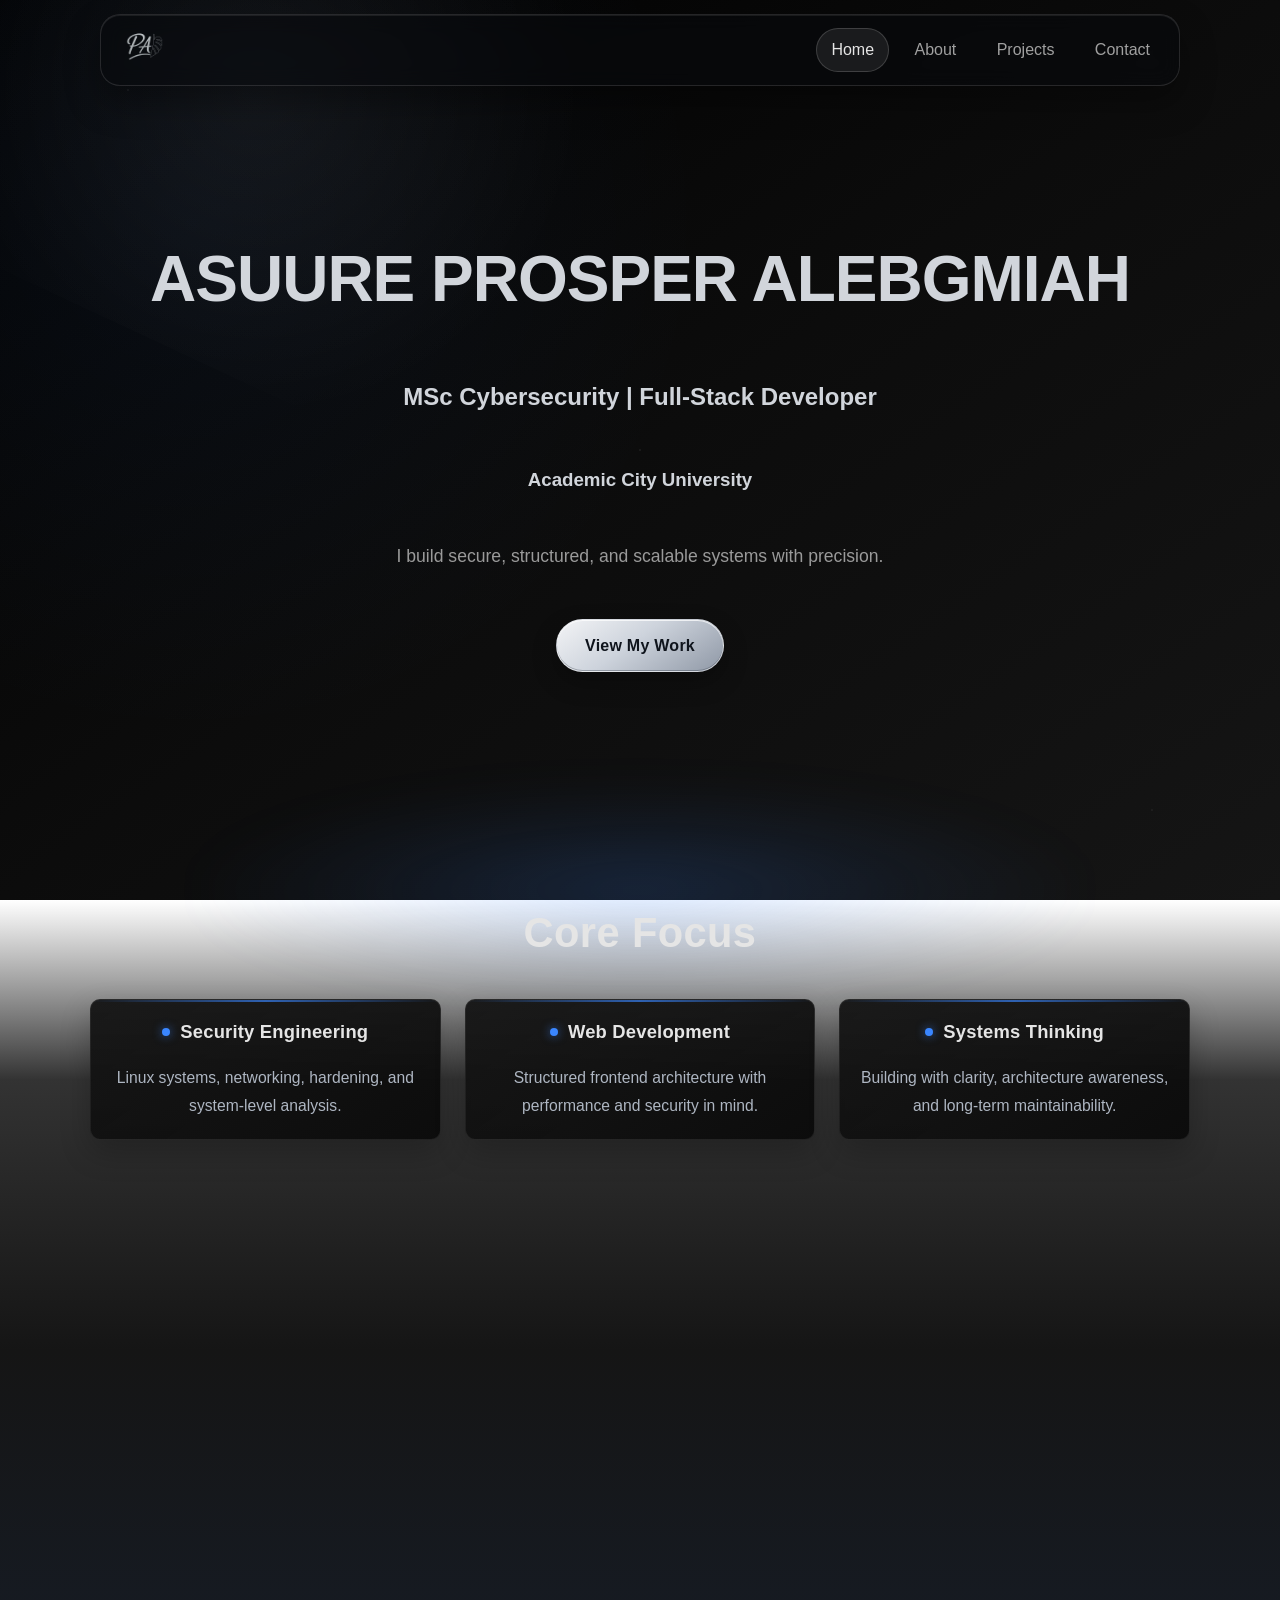
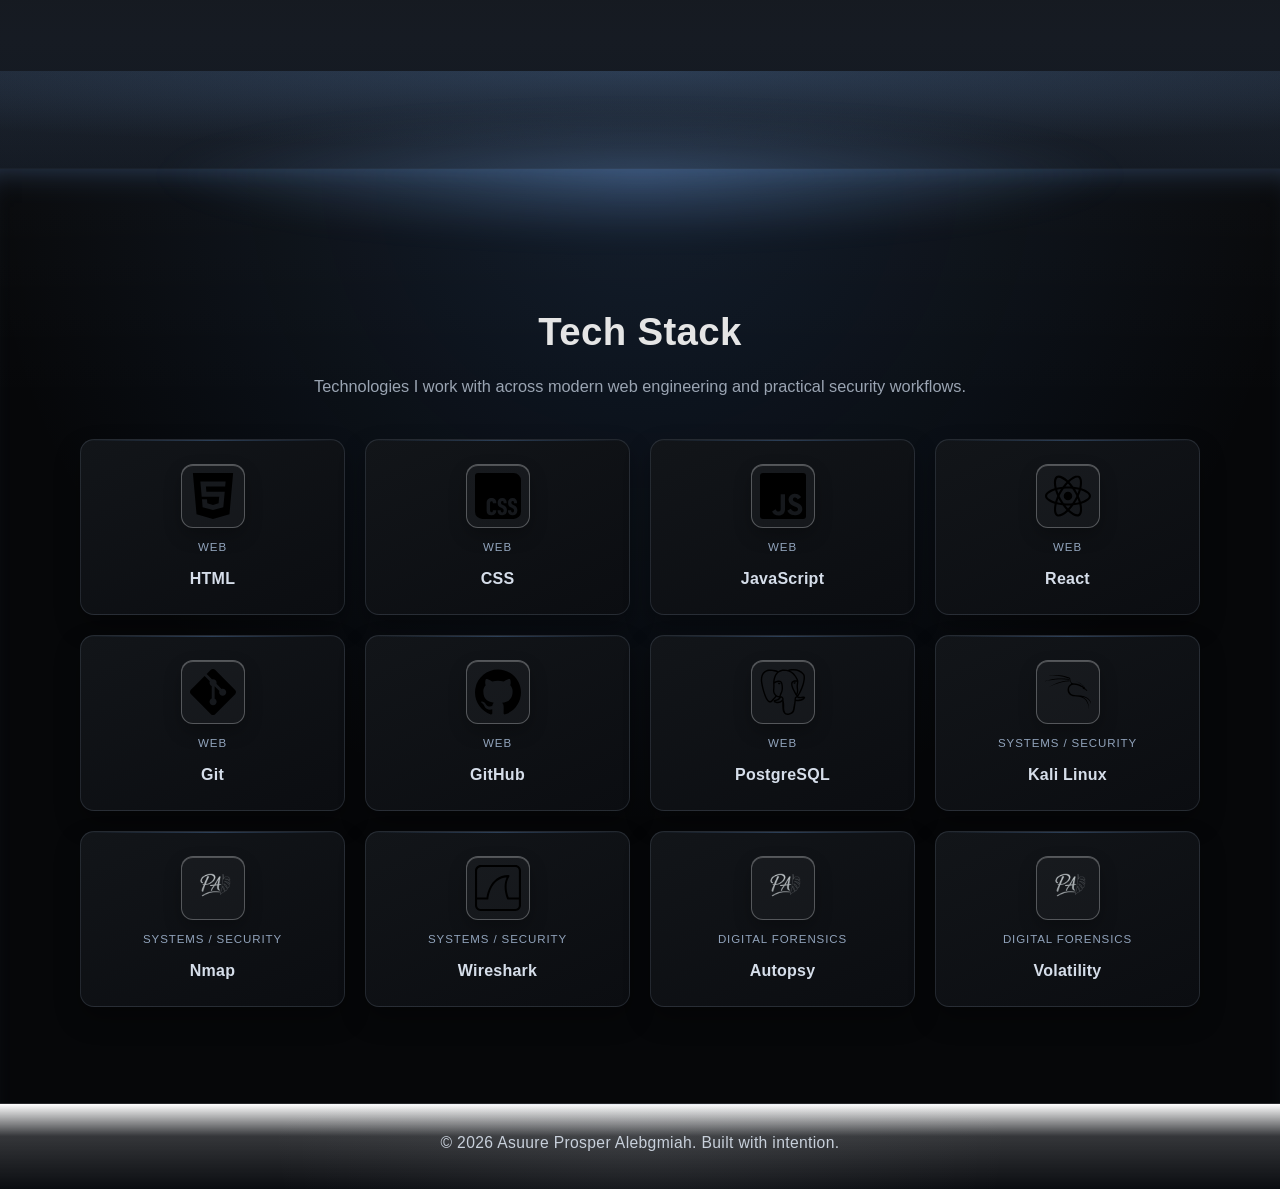
==== index.html @ a1f73b4e "Initial clean portfolio deployment" ====
<!doctype html>
<html lang="en">
  <head>
    <meta charset="UTF-8" />
    <meta name="viewport" content="width=device-width, initial-scale=1.0" />
    <title>Asuure Prosper's Portfolio</title>
    <link rel="icon" type="image/png" sizes="32x32" href="./images/title icon/generated-image_5.png" />
    <link rel="icon" type="image/png" sizes="192x192" href="./images/title icon/generated-image_5.png" />
    <link rel="apple-touch-icon" sizes="180x180" href="./images/title icon/generated-image_5.png" />
    <link rel="stylesheet" href="styles.css" />
    <script src="./script.js" defer></script>
  </head>

  <body class="home">
    <header class="navbar" id="siteNavbar">
      <div class="nav-container">
        <a class="logo" href="index.html" aria-label="Go to homepage">
          <img
            class="logo-icon"
            src="./images/nav icon/generated-image_4.png"
            alt="Asuure Prosper logo"
          />
        </a>
        <nav class="nav-menu" aria-label="Primary navigation">
          <ul class="nav-links">
            <li><a href="index.html" class="active">Home</a></li>
            <li><a href="about.html">About</a></li>
            <li><a href="projects.html">Projects</a></li>
            <li><a href="contact.html">Contact</a></li>
          </ul>
        </nav>
      </div>
    </header>

    <main>
      <section class="hero">
        <div class="container hero-content">
          <div class="particles"></div>
          <h1>ASUURE PROSPER ALEBGMIAH</h1>
          <h2>MSc Cybersecurity | Full-Stack Developer</h2>
          <h3>Academic City University</h3>
          <p class="hero-subtext">
            I build secure, structured, and scalable systems with precision.
          </p>
          <a href="projects.html" class="btn-primary">View My Work</a>
        </div>
      </section>

      <section class="core-focus">
        <div class="container">
          <h2>Core Focus</h2>
          <div class="focus-grid">
            <div class="focus-card">
              <div class="content-wrapper">
                <h3>Security Engineering</h3>
                <p>
                  Linux systems, networking, hardening, and system-level
                  analysis.
                </p>
              </div>
            </div>

            <div class="focus-card">
              <div class="content-wrapper">
                <h3>Web Development</h3>
                <p>
                  Structured frontend architecture with performance and security
                  in mind.
                </p>
              </div>
            </div>

            <div class="focus-card">
              <div class="content-wrapper">
                <h3>Systems Thinking</h3>
                <p>
                  Building with clarity, architecture awareness, and long-term
                  maintainability.
                </p>
              </div>
            </div>
          </div>
        </div>
      </section>

      <section class="tech-stack-section" aria-labelledby="tech-stack-title">
        <div class="tech-stack-inner">
          <header class="tech-stack-header">
            <h2 id="tech-stack-title">Tech Stack</h2>
            <p>
              Technologies I work with across modern web engineering and
              practical security workflows.
            </p>
          </header>

          <div class="tech-grid" role="list">
            <article class="tech-card tech-html">
              <img
                src="./images/html5 svg/html5.svg"
                alt="HTML logo placeholder"
                loading="lazy"
              />
              <p class="tech-domain">Web</p>
              <h3>HTML</h3>
            </article>

            <article class="tech-card tech-css">
              <img
                src="./images/css svg/css.svg"
                alt="CSS logo placeholder"
                loading="lazy"
              />
              <p class="tech-domain">Web</p>
              <h3>CSS</h3>
            </article>

            <article class="tech-card tech-javascript">
              <img
                src="./images/javascript svg/javascript.svg"
                alt="JavaScript logo placeholder"
                loading="lazy"
              />
              <p class="tech-domain">Web</p>
              <h3>JavaScript</h3>
            </article>

            <article class="tech-card tech-react">
              <img
                src="./images/react svg/react.svg"
                alt="React logo placeholder"
                loading="lazy"
              />
              <p class="tech-domain">Web</p>
              <h3>React</h3>
            </article>

            <article class="tech-card tech-git">
              <img
                src="./images/git svg/git .svg"
                alt="Git logo placeholder"
                loading="lazy"
              />
              <p class="tech-domain">Web</p>
              <h3>Git</h3>
            </article>

            <article class="tech-card tech-github">
              <img
                src="./images/github svg/github.svg"
                alt="GitHub logo placeholder"
                loading="lazy"
              />
              <p class="tech-domain">Web</p>
              <h3>GitHub</h3>
            </article>

            <article class="tech-card tech-postgres">
              <img
                src="./images/postgres svg/postgresql.svg"
                alt="PostgreSQL logo placeholder"
                loading="lazy"
              />
              <p class="tech-domain">Web</p>
              <h3>PostgreSQL</h3>
            </article>

            <article class="tech-card tech-kali">
              <img
                src="./images/kali linux svg/kalilinux.svg"
                alt="Kali Linux logo placeholder"
                loading="lazy"
              />
              <p class="tech-domain">Systems / Security</p>
              <h3>Kali Linux</h3>
            </article>

            <article class="tech-card tech-nmap">
              <img
                src="./images/nav icon/generated-image_4.png"
                alt="Nmap logo placeholder"
                loading="lazy"
              />
              <p class="tech-domain">Systems / Security</p>
              <h3>Nmap</h3>
            </article>

            <article class="tech-card tech-wireshark">
              <img
                src="./images/wireshark svg/wireshark.svg"
                alt="Wireshark logo placeholder"
                loading="lazy"
              />
              <p class="tech-domain">Systems / Security</p>
              <h3>Wireshark</h3>
            </article>

            <article class="tech-card tech-autopsy">
              <img
                src="./images/nav icon/generated-image_4.png"
                alt="Autopsy logo placeholder"
                loading="lazy"
              />
              <p class="tech-domain">Digital Forensics</p>
              <h3>Autopsy</h3>
            </article>

            <article class="tech-card tech-volatility">
              <img
                src="./images/nav icon/generated-image_4.png"
                alt="Volatility logo placeholder"
                loading="lazy"
              />
              <p class="tech-domain">Digital Forensics</p>
              <h3>Volatility</h3>
            </article>
          </div>
        </div>
      </section>
    </main>

    <footer class="footer">
      <div class="container">
        <p>&copy; 2026 Asuure Prosper Alebgmiah. Built with intention.</p>
      </div>
    </footer>
  </body>
</html>
---- styles.css ----
:root {
  --bg-primary: #111;
  --bg-secondary: #1a1a1a;
  --text-primary: #e5e5e5;
  --text-muted: #a0a0a0;
  --accent: #3a86ff;
  --tech-section-bg: #060709;
  --tech-card-bg: linear-gradient(155deg, #121519 0%, #0b0d11 100%);
  --tech-card-border: rgba(147, 163, 184, 0.18);
  --tech-card-border-hover: rgba(93, 134, 189, 0.45);
  --tech-glow: rgba(74, 122, 183, 0.18);
  --tech-logo-bg: rgba(255, 255, 255, 0.03);
  --tech-label: #91a3bb;
  --tech-accent-line: rgba(86, 132, 189, 0.55);

  --spacing-sm: 8px;
  --spacing-md: 16px;
  --spacing-lg: 32px;

  --black-void: #000000;
  --steel-dark: #1a1a1a;
  --silver-brushed: linear-gradient(
    145deg,
    #e5e7eb 0%,
    #9ca3af 50%,
    #4b5563 100%
  );
  --silver-glow: rgba(255, 255, 255, 0.15);
  --text-silver: #d1d5db; /* Light metallic gray */
  --text-bright: #ffffff;
}

* {
  margin: 0;
  padding: 0;
  box-sizing: border-box;
}

body {
  font-family: "Inter", sans-serif;
  color: var(--text-silver);
  background-color: var(--black-void);
  background:
    radial-gradient(
      circle at 15% 25%,
      rgba(58, 134, 255, 0.06),
      transparent 40%
    ),
    linear-gradient(145deg, #000000 0%, #0c0c0c 50%, #151515 100%);
  line-height: 1.6;
  overflow-x: hidden;
  background-attachment: fixed;
}

.container {
  width: 90%;
  max-width: var(--max-width);
  margin: 0 auto;
}

/* =========================
   Floating Navbar
   ========================= */
.navbar {
  --nav-height: 72px;
  --nav-collapsed-size: 70px;

  position: fixed;
  top: 14px;
  left: 50%;
  transform: translateX(-50%);
  z-index: 1000;

  width: min(92vw, 1080px);
  height: var(--nav-height);
  padding: 8px 14px;

  border-radius: 20px;
  border: 1px solid rgba(255, 255, 255, 0.12);
  background: rgba(8, 10, 14, 0.56);
  backdrop-filter: blur(10px);
  -webkit-backdrop-filter: blur(10px);

  box-shadow:
    0 16px 34px rgba(0, 0, 0, 0.34),
    inset 0 1px 0 rgba(255, 255, 255, 0.08);

  transition:
    width 0.35s ease,
    height 0.35s ease,
    border-radius 0.35s ease,
    padding 0.35s ease,
    background 0.35s ease,
    box-shadow 0.35s ease,
    border-color 0.35s ease;
}

.nav-container {
  display: flex;
  justify-content: space-between;
  align-items: center;
  gap: 14px;
  width: 100%;
  height: 100%;
}

.logo {
  display: inline-flex;
  align-items: center;
  justify-content: center;
  flex: 0 0 auto;
}

.logo-icon {
  display: block;
  width: 54px;
  height: 54px;
  object-fit: contain;
  image-rendering: -webkit-optimize-contrast;
  image-rendering: optimizeQuality;
  transition:
    width 0.35s ease,
    height 0.35s ease,
    filter 0.3s ease,
    transform 0.3s ease;
}

.logo:hover .logo-icon {
  filter:
    drop-shadow(0 0 8px rgba(229, 231, 235, 0.45))
    drop-shadow(0 0 16px rgba(209, 213, 219, 0.35));
  transform: translateY(-1px);
}

.nav-menu {
  display: flex;
  justify-content: flex-end;
  flex: 1 1 auto;
  min-width: 0;
  max-width: 900px;
  opacity: 1;
  transform: translateX(0);
  transition:
    opacity 0.25s ease,
    transform 0.35s ease,
    max-width 0.35s ease;
}

.nav-links {
  list-style: none;
  display: flex;
  align-items: center;
  gap: 0.65rem;
  padding: 2px 0;
}

.nav-links a {
  position: relative;
  display: inline-flex;
  align-items: center;
  justify-content: center;
  text-decoration: none;
  color: var(--text-muted);
  padding: 8px 14px;
  border-radius: 999px;
  border: 1px solid transparent;
  overflow: hidden;
  transition:
    transform 0.25s ease,
    box-shadow 0.25s ease,
    color 0.25s ease,
    border-color 0.25s ease,
    background 0.25s ease;
}

.nav-links a::before {
  content: "";
  position: absolute;
  inset: 0;
  background: linear-gradient(120deg, transparent 25%, rgba(255, 255, 255, 0.3) 50%, transparent 75%);
  transform: translateX(-130%);
  transition: transform 0.7s ease;
  pointer-events: none;
}

.nav-links a:hover {
  background: linear-gradient(145deg, #f3f4f6 0%, #cdd3dc 45%, #8f98a6 100%);
  color: #0f141c;
  transform: translateY(-2px);
  border-color: rgba(255, 255, 255, 0.8);
  box-shadow:
    0 12px 24px rgba(0, 0, 0, 0.32),
    inset 0 1px 0 rgba(255, 255, 255, 0.7),
    inset 0 -1px 0 rgba(47, 55, 67, 0.35);
}

.nav-links a:hover::before {
  transform: translateX(130%);
}

.nav-links a.active {
  background: rgba(255, 255, 255, 0.08);
  border-color: rgba(255, 255, 255, 0.16);
  color: var(--text-primary);
}

.navbar.collapsed {
  width: var(--nav-collapsed-size);
  height: var(--nav-collapsed-size);
  padding: 6px;
  border-radius: 999px;
  background: rgba(7, 9, 12, 0.72);
}

.navbar.collapsed .nav-container {
  justify-content: center;
}

.navbar.collapsed .logo-icon {
  width: 60px;
  height: 60px;
}

.navbar.collapsed .nav-menu {
  opacity: 0;
  max-width: 0;
  transform: translateX(10px);
  pointer-events: none;
  overflow: hidden;
}

.navbar.expanded {
  width: min(92vw, 1080px);
  height: var(--nav-height);
  padding: 8px 14px;
  border-radius: 20px;
}

.navbar.expanded .logo-icon {
  width: 54px;
  height: 54px;
}

.navbar.expanded .nav-menu {
  opacity: 1;
  max-width: 900px;
  max-height: 100px;
  transform: translateX(0);
  pointer-events: auto;
}

@media (max-width: 768px) {
  .navbar {
    width: min(95vw, 680px);
    --nav-height: 64px;
    border-radius: 16px;
    padding: 7px 10px;
  }

  .logo-icon {
    width: 48px;
    height: 48px;
  }

  .nav-links {
    gap: 0.45rem;
  }

  .nav-links a {
    padding: 7px 11px;
    font-size: 0.9rem;
  }

  .navbar.collapsed,
  .navbar.expanded {
    width: min(95vw, 680px);
    height: var(--nav-height);
    border-radius: 16px;
    padding: 7px 10px;
  }

  .navbar.collapsed .nav-container {
    justify-content: space-between;
  }

  .navbar.collapsed .nav-menu {
    opacity: 1;
    max-width: 900px;
    transform: translateX(0);
    pointer-events: auto;
  }

  .navbar.collapsed .logo-icon {
    width: 48px;
    height: 48px;
  }
}

.hero {
  display: flex;
  justify-content: center;
  align-items: center;
  height: 100vh;
  position: relative;
  padding: var(--space-xl) 0;
  text-align: center;
  overflow: hidden;
}
.hero::before {
  content: "";
  position: absolute;
  top: -20%;
  left: -10%;
  width: 60%;
  height: 60%;
  background: radial-gradient(
    circle,
    rgba(255, 255, 255, 0.06),
    transparent 70%
  );
  transform: rotate(25deg);
  pointer-events: none;
}

.hero-content {
  display: flex;
  flex-direction: column;
  justify-content: center;
  align-items: center;
  gap: 3rem;
  text-align: center;
}

.hero h1 {
  font-size: 2.8rem;
  margin-bottom: 0rem;
  font-size: clamp(2.5rem, 5vw, 4rem);
  font-weight: 600;
  letter-spacing: -1px;
  margin-bottom: var(--space-md);
}

.hero-subtext {
  color: var(--text-muted);
  font-size: 1.1rem;
  margin-bottom: var(--space-lg);
  max-width: 600px;
  margin-left: auto;
  margin-right: auto;
  color: #9a9a9a;
  margin: 0 auto var(--space-lg);
}

.particles {
  position: fixed;
  inset: 0;
  background-image: 
    radial-gradient(1px 1px at 10% 10%, rgba(255, 255, 255, 0.2), transparent),
    radial-gradient(1.5px 1.5px at 50% 50%, rgba(255, 255, 255, 0.1), transparent),
    radial-gradient(1px 1px at 90% 90%, rgba(255, 255, 255, 0.15), transparent);
  background-size: 100% 100%;
  opacity: 1;
  z-index: -1;
  animation: drift 20s linear infinite;
}

@keyframes drift {
  0% {
    background-position: 0 0;
  }
  100% {
    background-position: 100% 100%;
  }
}

.btn-primary {
  position: relative;
  display: inline-flex;
  align-items: center;
  justify-content: center;
  gap: 10px;
  padding: 13px 28px;
  border-radius: 999px;
  border: 1px solid rgba(229, 231, 235, 0.55);
  background: linear-gradient(145deg, #f3f4f6 0%, #cdd3dc 45%, #8f98a6 100%);
  color: #0f141c;
  text-decoration: none;
  font-weight: 620;
  letter-spacing: 0.25px;
  box-shadow:
    0 10px 24px rgba(0, 0, 0, 0.28),
    inset 0 1px 0 rgba(255, 255, 255, 0.72),
    inset 0 -1px 0 rgba(47, 55, 67, 0.35);
  overflow: hidden;
  transition:
    transform 0.25s ease,
    box-shadow 0.25s ease,
    border-color 0.25s ease,
    filter 0.25s ease;
}

.btn-primary::before {
  content: "";
  position: absolute;
  inset: 0;
  background: linear-gradient(120deg, transparent 25%, rgba(255, 255, 255, 0.35) 50%, transparent 75%);
  transform: translateX(-130%);
  transition: transform 0.7s ease;
}

.btn-primary:hover {
  transform: translateY(-3px);
  border-color: rgba(255, 255, 255, 0.85);
  box-shadow:
    0 16px 30px rgba(0, 0, 0, 0.36),
    0 0 0 1px rgba(255, 255, 255, 0.22);
  filter: brightness(1.05);
}

.btn-primary:hover::before {
  transform: translateX(130%);
}

.btn-primary:active {
  transform: translateY(-1px) scale(0.99);
}

.btn-primary:focus-visible {
  outline: none;
  box-shadow:
    0 0 0 3px rgba(9, 12, 20, 0.9),
    0 0 0 5px rgba(226, 232, 240, 0.55),
    0 14px 26px rgba(0, 0, 0, 0.35);
}

.core-focus {
  display: flex;
  flex-direction: column;
  align-items: center;
  justify-content: flex-start;
  min-height: 100vh;
  height: auto;
  padding: calc(var(--space-xl) + 56px) 0 calc(var(--space-xl) + 12px);
  position: relative;
  isolation: isolate;
  background:
    linear-gradient(
      180deg,
      rgba(12, 12, 12, 0) 0%,
      rgba(15, 15, 15, 0.85) 20%,
      #151515 50%,
      #161b23 82%,
      #121821 100%
    );
}

.core-focus::before {
  content: "";
  position: absolute;
  top: -120px;
  left: 50%;
  transform: translateX(-50%);
  width: min(880px, 92vw);
  height: 220px;
  background: radial-gradient(
    ellipse at center,
    rgba(58, 134, 255, 0.18) 0%,
    rgba(58, 134, 255, 0.06) 45%,
    transparent 75%
  );
  filter: blur(18px);
  pointer-events: none;
  z-index: -1;
}

.core-focus::after {
  content: "";
  position: absolute;
  left: 0;
  right: 0;
  bottom: -1px;
  height: 130px;
  background:
    radial-gradient(130% 95% at 50% 0%, rgba(112, 172, 247, 0.18), transparent 62%),
    linear-gradient(180deg, rgba(147, 187, 241, 0.06), rgba(15, 21, 30, 0));
  pointer-events: none;
  z-index: -1;
}

.core-focus .container {
  display: grid;
  gap: 28px;
  width: min(1100px, 92vw);
}

.core-focus h2 {
  text-align: center;
  margin-bottom: 4px;
  letter-spacing: 0.4px;
  font-size: clamp(1.9rem, 3.4vw, 2.6rem);
  color: var(--text-primary);
}

.focus-grid {
  display: grid;
  grid-template-columns: repeat(3, minmax(220px, 1fr));
  align-items: stretch;
  gap: 24px;
  width: 100%;
}

.focus-card {
  min-height: 100%;
  padding: var(--space-lg);
  background: linear-gradient(145deg, rgba(20, 20, 20, 0.95), rgba(10, 10, 10, 0.92));
  border: 1px solid rgba(255, 255, 255, 0.08);
  border-radius: 10px;
  box-shadow: 0 12px 30px rgba(0, 0, 0, 0.22);
  display: grid;
  align-content: start;
  gap: 10px;
  position: relative;
  overflow: hidden;
  transition:
    transform 0.3s ease,
    border-color 0.3s ease,
    box-shadow 0.3s ease;
}

.focus-card::before {
  content: "";
  position: absolute;
  top: 0;
  left: 0;
  width: 100%;
  height: 2px;
  background: linear-gradient(90deg, rgba(58, 134, 255, 0), rgba(58, 134, 255, 0.95), rgba(58, 134, 255, 0));
  opacity: 0.7;
}

.focus-card h3 {
  display: flex;
  align-items: center;
  gap: 10px;
  color: var(--text-primary);
  font-size: 1.15rem;
  font-weight: 650;
  letter-spacing: 0.2px;
  line-height: 1.35;
  transition: color 0.3s ease;
}

.focus-card h3::before {
  content: "";
  width: 8px;
  height: 8px;
  border-radius: 50%;
  background: var(--accent);
  box-shadow: 0 0 10px rgba(58, 134, 255, 0.65);
  flex-shrink: 0;
}

.focus-card:hover {
  transform: translateY(-5px);
  border-color: var(--accent);
  box-shadow: 0 20px 38px rgba(58, 134, 255, 0.12);
}

.focus-card:hover h3 {
  color: #f4f8ff;
}

.focus-card p {
  color: #aeb6c2;
  font-size: 0.98rem;
  line-height: 1.75;
  margin-top: 0;
  max-width: 36ch;
}

@media (max-width: 960px) {
  .focus-grid {
    grid-template-columns: repeat(2, minmax(240px, 1fr));
  }
}

@media (max-width: 640px) {
  .core-focus {
    padding: calc(var(--space-xl) + 20px) 0 var(--space-xl);
  }

  .core-focus .container {
    gap: 22px;
  }

  .focus-grid {
    grid-template-columns: 1fr;
  }
}

:is(.footer, footer) {
  position: relative;
  display: flex;
  justify-content: center;
  align-items: center;
  margin-top: clamp(0 , 5vw, 56px);
  padding: 26px 0 34px;
  text-align: center;
  border-top: 1px solid rgba(255, 255, 255, 0.12);
  background:
    linear-gradient(180deg, rgba(255, 255, 255, 0.02) 0%, rgba(8, 10, 14, 0.82) 38%, rgba(6, 8, 12, 0.98) 100%);
  overflow: hidden;
  isolation: isolate;
}

:is(.footer, footer)::before {
  content: "";
  position: absolute;
  top: 0;
  left: 50%;
  transform: translateX(-50%);
  width: min(760px, 85vw);
  height: 1px;
  background: linear-gradient(90deg, transparent, rgba(226, 232, 240, 0.72), transparent);
}

:is(.footer, footer)::after {
  content: "";
  position: absolute;
  inset: 0;
  background: radial-gradient(circle at 50% 0%, rgba(226, 232, 240, 0.08), transparent 58%);
  pointer-events: none;
  z-index: -1;
}

:is(.footer, footer) .container {
  width: min(1100px, 92vw);
}

:is(.footer, footer) p {
  margin: 0 auto;
  max-width: 70ch;
  color: #c8d0db;
  font-size: clamp(0.88rem, 1.7vw, 0.98rem);
  font-weight: 500;
  letter-spacing: 0.35px;
  text-shadow: 0 0 18px rgba(255, 255, 255, 0.08);
}

.social-links {
  display: flex;
  justify-content: center;
  margin-top: 20px;
  gap: 10px;
}

.social-btn {
  text-decoration: none;
  color: #333;
  font-weight: bold;
  transition: all 0.5s;
  padding: 12px;
  border-radius: 5px;
}

.social-btn:hover {
  transform: scale(1.05); /* Slight "pop" effect */
  filter: brightness(1.1); /* Makes the color slightly lighter on hover */
  padding: 12px 24px;
  border-radius: 5px;
}

.linkedin:hover {
  background-color: #0077b5;
  color: #fff;
  border: none;
  border-radius: 5px;
}

.github:hover {
  background-color: #333;
  color: #fff;
  border: none;
  border-radius: 5px;
}

.email:hover {
  background-color: #e67e22;
  color: #fff;
  border: none;
  border-radius: 5px;
}

.project-category {
  padding: 100px 0;
  border-bottom: 1px solid #f0f0f0;
  gap: 30px;
  padding: 40px 5%;
}

.card-content h2 {
  font-size: 2.5rem;
  font-weight: 800;
  margin-bottom: 20px;
  color: #1e293b;
}

.project-card {
  display: flex;
  flex-direction: column;
  align-items: center;
  gap: 20px;
  border-radius: 10px;
  padding: 120px 0;
  border-bottom: 1px solid rgba(255, 255, 255, 0.05);
}

 .web {
  background: var(--silver-brushed);
  background-clip: text;
  -webkit-background-clip: text;
  -webkit-text-fill-color: transparent;
  font-weight: 900;
  text-transform: uppercase;
  letter-spacing: 3px;
  font-size: 0.75rem;
}

.project-entry p {
  font-size: 1.1rem;
  max-width: 700px;
  color: #475569;
  margin-bottom: 40px;
}

.resource-card {
  display: flex;
  gap: 60px;
  margin-bottom: 40px;
  flex-wrap: wrap;
}

.resource-card h4 {
  text-transform: uppercase;
  font-size: 0.75rem;
  letter-spacing: 1.5px;
  color: #94a3b8;
  margin-bottom: 15px;
}

.tech-stack {
  display: flex;
  gap: 10px;
  flex-wrap: wrap;
}

.pill {
  padding: 8px 18px; /* Balanced padding */
  border-radius: 50px;
  font-size: 0.85rem;
  font-weight: 600;
  background-color: #050505; /* Single deep black color */
  color: #e2e8f0; /* Metallic silver text */
  -webkit-text-fill-color: #e2e8f0;
  border: 1px solid #e2e8f0;
  transition: background-color 0.3s ease, color 0.3s ease, border-color 0.3s ease, transform 0.3s ease;
  cursor: pointer;
  display: inline-block;
  text-transform: uppercase;
}

.pill:hover,
.pill:focus-visible {
  background-color: #e2e8f0; /* Invert: silver background */
  color: #050505; /* Black text on hover */
  -webkit-text-fill-color: #050505;
  border-color: #ffffff;
  transform: translateY(-2px); /* Added 'px' unit */
}
.text-link {
  text-decoration: none;
  font-weight: 700;
  color: #1e293b;
  border-bottom: 2px solid #336791;
  padding-bottom: 4px;
  transition: color 0.3s ease;
}

.text-link:hover {
  color: #336791;
}

@media (max-width: 768px) {
  .resource-card {
    flex-direction: column;
    gap: 30px;
  }
  .card-content h2 {
    font-size: 1.8rem;
  }
}

.content-wrapper {
  display: flex;
  max-width: 900px;
  margin: 0 auto;
  padding: 20px;
  box-sizing: border-box;
  justify-content: center;
  align-items: center;
  flex-wrap: wrap;
  gap: 20px;
  flex-direction: column;
  text-align: center;
}

/* =========================
   Contact Page
   ========================= */
.contact-page {
  background:
    radial-gradient(circle at 16% 18%, rgba(58, 134, 255, 0.05), transparent 36%),
    linear-gradient(150deg, #030405 0%, #0b0d12 52%, #12171e 100%);
}

.contact-main {
  padding-top: 96px;
}

.contact-hero {
  min-height: calc(100vh - 110px);
  display: flex;
  align-items: center;
  justify-content: center;
  padding: 40px 0 54px;
}

.contact-hero-inner {
  width: min(880px, 94vw);
  text-align: center;
  display: grid;
  gap: 14px;
  padding: 34px 26px;
  border-radius: 16px;
  border: 1px solid rgba(255, 255, 255, 0.1);
  background: linear-gradient(155deg, rgba(16, 20, 26, 0.94), rgba(8, 10, 15, 0.96));
  box-shadow: 0 18px 38px rgba(0, 0, 0, 0.3);
}

.contact-kicker {
  justify-self: center;
  border: 1px solid rgba(255, 255, 255, 0.2);
  border-radius: 999px;
  padding: 6px 14px;
  font-size: 0.76rem;
  letter-spacing: 1.8px;
  text-transform: uppercase;
  color: #c6d3e5;
  background: rgba(255, 255, 255, 0.04);
}

.contact-hero h1 {
  font-size: clamp(2rem, 5vw, 3.3rem);
  color: #ebf0f7;
  letter-spacing: -0.5px;
}

.contact-subtext {
  max-width: 62ch;
  margin: 0 auto;
  color: #a8b4c4;
  line-height: 1.85;
}

@media (max-width: 700px) {
  .contact-main {
    padding-top: 86px;
  }

  .contact-hero {
    min-height: auto;
    padding: 30px 0 46px;
  }

  .contact-hero-inner {
    padding: 28px 18px;
  }
}

/* =========================
   Projects Page
   ========================= */
.project-page {
  background:
    radial-gradient(circle at 12% 16%, rgba(58, 134, 255, 0.05), transparent 38%),
    linear-gradient(150deg, #030405 0%, #0a0c10 50%, #11151b 100%);
}

.projects-main {
  padding-top: 96px;
}

.projects-hero {
  padding: 56px 0 30px;
}

.projects-hero-inner {
  width: min(920px, 94vw);
  text-align: center;
  display: grid;
  gap: 14px;
}

.projects-kicker {
  justify-self: center;
  border: 1px solid rgba(255, 255, 255, 0.2);
  border-radius: 999px;
  padding: 6px 14px;
  font-size: 0.76rem;
  letter-spacing: 1.8px;
  text-transform: uppercase;
  color: #c6d2e3;
  background: rgba(255, 255, 255, 0.04);
}

.projects-hero h1 {
  font-size: clamp(2rem, 4.8vw, 3.4rem);
  color: #e9edf5;
  letter-spacing: -0.6px;
}

.projects-hero p {
  color: #a9b4c3;
  max-width: 72ch;
  margin: 0 auto;
  line-height: 1.85;
}

.projects-showcase {
  padding: 30px 0 82px;
}

.projects-shell {
  width: min(1120px, 92vw);
}

.projects-section-heading {
  text-align: center;
  margin-bottom: 30px;
}

.projects-section-heading h2 {
  color: #e7ecf4;
  font-size: clamp(1.5rem, 3vw, 2.2rem);
}

.projects-section-heading p {
  color: #9eabba;
  margin-top: 8px;
}

.projects-grid {
  display: grid;
  grid-template-columns: repeat(3, minmax(0, 1fr));
  gap: 22px;
}

.project-item {
  background: linear-gradient(155deg, rgba(17, 21, 27, 0.96), rgba(9, 12, 17, 0.98));
  border: 1px solid rgba(255, 255, 255, 0.1);
  border-radius: 14px;
  padding: 24px 22px;
  display: grid;
  align-content: start;
  gap: 12px;
  box-shadow: 0 14px 32px rgba(0, 0, 0, 0.3);
  transition: transform 0.28s ease, border-color 0.28s ease, box-shadow 0.28s ease;
}

.project-item:hover {
  transform: translateY(-5px);
  border-color: rgba(124, 163, 214, 0.42);
  box-shadow: 0 18px 36px rgba(10, 26, 44, 0.35);
}

.project-type {
  font-size: 0.72rem;
  letter-spacing: 1px;
  text-transform: uppercase;
  color: #8fa5c2;
}

.project-item h3 {
  color: #eef3fb;
  font-size: 1.15rem;
}

.project-item p {
  color: #b2bdcb;
  line-height: 1.8;
}

.project-tech-list {
  list-style: none;
  display: flex;
  flex-wrap: wrap;
  gap: 8px;
  padding: 0;
  margin: 2px 0 4px;
}

.project-tech-list li {
  font-size: 0.76rem;
  letter-spacing: 0.5px;
  color: #d2dceb;
  border: 1px solid rgba(255, 255, 255, 0.18);
  border-radius: 999px;
  padding: 6px 11px;
  background: rgba(255, 255, 255, 0.03);
  transition:
    transform 0.24s ease,
    border-color 0.24s ease,
    box-shadow 0.24s ease,
    background-color 0.24s ease,
    color 0.24s ease;
}

.project-tech-list li:hover {
  transform: translateY(-2px);
}

.project-tech-list li.tech-node:hover {
  color: #d7ffec;
  background: rgba(31, 176, 118, 0.16);
  border-color: rgba(57, 215, 148, 0.62);
  box-shadow: 0 0 0 1px rgba(57, 215, 148, 0.25);
}

.project-tech-list li.tech-express:hover {
  color: #eef3ff;
  background: rgba(91, 130, 190, 0.18);
  border-color: rgba(126, 170, 238, 0.6);
  box-shadow: 0 0 0 1px rgba(126, 170, 238, 0.24);
}

.project-tech-list li.tech-postgres:hover {
  color: #e7f0ff;
  background: rgba(70, 128, 204, 0.2);
  border-color: rgba(112, 172, 247, 0.62);
  box-shadow: 0 0 0 1px rgba(112, 172, 247, 0.24);
}

.project-tech-list li.tech-passport:hover {
  color: #f5eeff;
  background: rgba(123, 103, 188, 0.2);
  border-color: rgba(159, 139, 233, 0.65);
  box-shadow: 0 0 0 1px rgba(159, 139, 233, 0.24);
}

.project-tech-list li.tech-ejs:hover {
  color: #fff4e9;
  background: rgba(173, 121, 58, 0.22);
  border-color: rgba(221, 165, 98, 0.62);
  box-shadow: 0 0 0 1px rgba(221, 165, 98, 0.24);
}

.project-tech-list li.tech-css3:hover {
  color: #eaf6ff;
  background: rgba(54, 137, 207, 0.2);
  border-color: rgba(94, 175, 245, 0.65);
  box-shadow: 0 0 0 1px rgba(94, 175, 245, 0.24);
}

.project-tech-list li.tech-sql:hover {
  color: #eefff5;
  background: rgba(56, 150, 114, 0.2);
  border-color: rgba(93, 203, 157, 0.62);
  box-shadow: 0 0 0 1px rgba(93, 203, 157, 0.24);
}

.project-link {
  color: #dce7f8;
  text-decoration: none;
  border-bottom: 1px solid rgba(186, 205, 232, 0.6);
  width: fit-content;
  padding-bottom: 2px;
  transition: color 0.25s ease, border-color 0.25s ease;
}

.project-link:hover {
  color: #f5f9ff;
  border-color: rgba(232, 241, 255, 0.95);
}

@media (max-width: 980px) {
  .projects-grid {
    grid-template-columns: repeat(2, minmax(0, 1fr));
  }
}

@media (max-width: 640px) {
  .projects-main {
    padding-top: 86px;
  }

  .projects-hero {
    padding: 34px 0 18px;
  }

  .projects-grid {
    grid-template-columns: 1fr;
  }
}

/* =========================
   Home - Tech Stack Section
   ========================= */
.tech-stack-section {
  width: 100%;
  margin-top: -32px;
  padding: 132px 0 96px;
  background:
    radial-gradient(circle at 50% 0%, rgba(80, 148, 236, 0.14), transparent 58%),
    var(--tech-section-bg);
  position: relative;
  isolation: isolate;
  border-top: 1px solid rgba(142, 181, 234, 0.15);
  box-shadow: inset 0 24px 36px -30px rgba(110, 165, 237, 0.45);
}

.tech-stack-section::before {
  content: "";
  position: absolute;
  left: 50%;
  top: 0;
  transform: translate(-50%, -45%);
  width: min(980px, 96vw);
  height: 130px;
  border-radius: 999px;
  background: radial-gradient(ellipse at center, rgba(126, 182, 255, 0.28), rgba(126, 182, 255, 0) 70%);
  filter: blur(12px);
  pointer-events: none;
  z-index: -1;
}

.tech-stack-section::after {
  content: "";
  position: absolute;
  inset: 0;
  background: linear-gradient(180deg, rgba(255, 255, 255, 0.02), transparent 26%);
  pointer-events: none;
  z-index: -1;
}

.tech-stack-inner {
  width: min(1120px, 92vw);
  margin: 0 auto;
}

.tech-stack-header {
  text-align: center;
  margin: 0 auto 38px;
  max-width: 760px;
}

.tech-stack-header h2 {
  color: var(--text-primary);
  font-size: clamp(1.95rem, 3vw, 2.5rem);
  letter-spacing: 0.35px;
}

.tech-stack-header p {
  margin-top: 10px;
  color: #9aa4b2;
  font-size: 1.02rem;
  line-height: 1.75;
}

.tech-grid {
  display: grid;
  grid-template-columns: repeat(4, minmax(0, 1fr));
  gap: 20px;
}

.tech-card {
  --tech-neon: rgba(112, 172, 247, 0.45);
  --tech-neon-strong: rgba(112, 172, 247, 0.82);
  --tech-btn-bg: linear-gradient(145deg, #4f8de0 0%, #3a72c5 48%, #2a568f 100%);

  border-radius: 14px;
  padding: 24px 18px 22px;
  background: var(--tech-card-bg);
  border: 1px solid var(--tech-card-border);
  box-shadow: 0 12px 26px rgba(0, 0, 0, 0.3);
  display: grid;
  justify-items: center;
  align-content: center;
  gap: 10px;
  text-align: center;
  transition:
    transform 0.28s ease,
    border-color 0.28s ease,
    box-shadow 0.28s ease;
  position: relative;
  overflow: hidden;
}

.tech-card::before {
  content: "";
  position: absolute;
  top: 0;
  left: 0;
  width: 100%;
  height: 1px;
  background: linear-gradient(90deg, transparent, var(--tech-accent-line), transparent);
  opacity: 0.7;
}

.tech-card img {
  width: 64px;
  height: 64px;
  object-fit: contain;
  border-radius: 12px;
  background: var(--tech-logo-bg);
  padding: 8px;
  border: 1px solid rgba(229, 231, 235, 0.3);
  box-shadow:
    0 8px 18px rgba(0, 0, 0, 0.24),
    inset 0 1px 0 rgba(255, 255, 255, 0.25);
  transition:
    transform 0.25s ease,
    box-shadow 0.25s ease,
    border-color 0.25s ease,
    background 0.25s ease,
    filter 0.25s ease;
}

.tech-domain {
  color: var(--tech-label);
  font-size: 0.72rem;
  letter-spacing: 0.9px;
  text-transform: uppercase;
}

.tech-card h3 {
  color: #d6deea;
  font-size: 1rem;
  letter-spacing: 0.25px;
  font-weight: 560;
}

.tech-card:hover {
  transform: translateY(-4px);
  border-color: var(--tech-neon-strong);
  box-shadow:
    0 16px 30px rgba(0, 0, 0, 0.35),
    0 0 0 1px var(--tech-neon),
    0 0 20px -2px var(--tech-neon);
}

.tech-card:focus-within {
  transform: translateY(-4px);
  border-color: var(--tech-neon-strong);
  box-shadow:
    0 16px 30px rgba(0, 0, 0, 0.35),
    0 0 0 1px var(--tech-neon),
    0 0 20px -2px var(--tech-neon);
}

.tech-card:hover img,
.tech-card:focus-within img,
.tech-card img:hover,
.tech-card img:focus-visible {
  background: var(--tech-btn-bg);
  transform: translateY(-3px);
  border-color: color-mix(in srgb, var(--tech-neon-strong) 70%, #ffffff 30%);
  box-shadow:
    0 14px 26px rgba(0, 0, 0, 0.34),
    0 0 0 1px var(--tech-neon),
    0 0 18px -1px var(--tech-neon);
  filter: brightness(1.06);
}

.tech-card.tech-html {
  --tech-neon: rgba(255, 111, 64, 0.5);
  --tech-neon-strong: rgba(255, 132, 86, 0.88);
  --tech-btn-bg: linear-gradient(145deg, #ff8a5c 0%, #f06432 45%, #b9411f 100%);
}

.tech-card.tech-css {
  --tech-neon: rgba(79, 164, 255, 0.52);
  --tech-neon-strong: rgba(108, 180, 255, 0.9);
  --tech-btn-bg: linear-gradient(145deg, #4d9cff 0%, #2f78e0 46%, #1f4f9b 100%);
}

.tech-card.tech-javascript {
  --tech-neon: rgba(255, 214, 75, 0.5);
  --tech-neon-strong: rgba(255, 226, 110, 0.88);
  --tech-btn-bg: linear-gradient(145deg, #ffe071 0%, #efc948 46%, #a67e19 100%);
}

.tech-card.tech-react {
  --tech-neon: rgba(111, 231, 255, 0.52);
  --tech-neon-strong: rgba(149, 238, 255, 0.9);
  --tech-btn-bg: linear-gradient(145deg, #62e3ff 0%, #34b7dd 46%, #1d7895 100%);
}

.tech-card.tech-git {
  --tech-neon: rgba(255, 125, 85, 0.48);
  --tech-neon-strong: rgba(255, 148, 110, 0.86);
  --tech-btn-bg: linear-gradient(145deg, #ff8b66 0%, #ed5f36 46%, #9d3118 100%);
}

.tech-card.tech-github {
  --tech-neon: rgba(176, 188, 206, 0.42);
  --tech-neon-strong: rgba(206, 214, 228, 0.82);
  --tech-btn-bg: linear-gradient(145deg, #95a1b8 0%, #6d7a93 46%, #444f66 100%);
}

.tech-card.tech-postgres {
  --tech-neon: rgba(88, 150, 233, 0.52);
  --tech-neon-strong: rgba(118, 175, 250, 0.9);
  --tech-btn-bg: linear-gradient(145deg, #67a8f1 0%, #3d79d2 46%, #234d90 100%);
}

.tech-card.tech-kali {
  --tech-neon: rgba(124, 160, 255, 0.48);
  --tech-neon-strong: rgba(149, 179, 255, 0.88);
  --tech-btn-bg: linear-gradient(145deg, #7eabff 0%, #557be0 46%, #334da4 100%);
}

.tech-card.tech-nmap {
  --tech-neon: rgba(113, 254, 184, 0.45);
  --tech-neon-strong: rgba(145, 255, 202, 0.86);
  --tech-btn-bg: linear-gradient(145deg, #65f3bd 0%, #37bf8f 46%, #1e7d5e 100%);
}

.tech-card.tech-wireshark {
  --tech-neon: rgba(113, 200, 255, 0.52);
  --tech-neon-strong: rgba(146, 214, 255, 0.9);
  --tech-btn-bg: linear-gradient(145deg, #74c9ff 0%, #4597da 46%, #2a5f94 100%);
}

.tech-card.tech-autopsy {
  --tech-neon: rgba(194, 153, 255, 0.5);
  --tech-neon-strong: rgba(212, 179, 255, 0.88);
  --tech-btn-bg: linear-gradient(145deg, #b884ff 0%, #8c5fdb 46%, #56388f 100%);
}

.tech-card.tech-volatility {
  --tech-neon: rgba(255, 126, 197, 0.5);
  --tech-neon-strong: rgba(255, 154, 211, 0.88);
  --tech-btn-bg: linear-gradient(145deg, #ff90d0 0%, #df5dac 46%, #8f2f6b 100%);
}

@media (max-width: 980px) {
  .tech-grid {
    grid-template-columns: repeat(2, minmax(0, 1fr));
  }
}

@media (max-width: 600px) {
  .tech-stack-section {
    padding: 74px 0;
  }

  .tech-grid {
    grid-template-columns: 1fr;
  }
}

/* =========================
   About Page
   ========================= */
.about-page {
  padding-top: 104px;
}

.about-hero {
  min-height: 64vh;
  display: flex;
  align-items: center;
  justify-content: center;
  padding: 48px 0 30px;
}

.about-hero-inner {
  text-align: center;
  width: min(900px, 94vw);
  display: grid;
  gap: 20px;
}

.about-kicker {
  justify-self: center;
  padding: 6px 14px;
  border-radius: 999px;
  border: 1px solid rgba(255, 255, 255, 0.2);
  color: #d8deea;
  font-size: 0.78rem;
  letter-spacing: 2px;
  text-transform: uppercase;
  background: rgba(255, 255, 255, 0.04);
}

.about-hero h1 {
  font-size: clamp(2rem, 5.2vw, 3.6rem);
  line-height: 1.15;
  color: var(--text-primary);
  letter-spacing: -0.8px;
}

.about-subtitle {
  max-width: 760px;
  margin: 0 auto;
  color: #aeb7c3;
  font-size: clamp(1rem, 2.1vw, 1.15rem);
  line-height: 1.8;
}

.about-section-block {
  padding: 34px 0;
}

.about-grid {
  display: grid;
  grid-template-columns: 1.35fr 1fr;
  gap: 24px;
}

.about-panel {
  background: linear-gradient(155deg, rgba(18, 21, 28, 0.95), rgba(10, 12, 18, 0.96));
  border: 1px solid rgba(255, 255, 255, 0.08);
  border-radius: 14px;
  padding: 28px;
  box-shadow: 0 16px 34px rgba(0, 0, 0, 0.28);
}

.about-story h2,
.about-heading h2 {
  color: var(--text-primary);
  font-size: clamp(1.45rem, 2.9vw, 2rem);
  margin-bottom: 14px;
}

.about-story p {
  color: #b4bdc9;
  line-height: 1.85;
}

.about-story p + p {
  margin-top: 14px;
}

.about-highlight h3 {
  color: #e8edf7;
  margin-bottom: 14px;
  font-size: 1.1rem;
  letter-spacing: 0.3px;
}

.about-points {
  list-style: none;
  display: grid;
  gap: 12px;
}

.about-points li {
  position: relative;
  padding-left: 18px;
  color: #b3bcc9;
  line-height: 1.7;
}

.about-points li::before {
  content: "";
  position: absolute;
  left: 0;
  top: 10px;
  width: 7px;
  height: 7px;
  border-radius: 50%;
  background: #93a4be;
  box-shadow: 0 0 10px rgba(227, 233, 244, 0.28);
}

.about-toolkit-wrap {
  padding-bottom: 56px;
}

.about-heading {
  text-align: center;
  margin-bottom: 24px;
}

.about-heading p {
  color: #a8b2c0;
}

.toolkit-grid {
  display: grid;
  grid-template-columns: repeat(3, minmax(220px, 1fr));
  gap: 20px;
}

.toolkit-card {
  background: linear-gradient(155deg, rgba(17, 19, 25, 0.95), rgba(8, 10, 15, 0.98));
  border: 1px solid rgba(255, 255, 255, 0.08);
  border-radius: 12px;
  padding: 22px;
  transition: transform 0.25s ease, border-color 0.25s ease, box-shadow 0.25s ease;
}

.toolkit-card h4 {
  color: #e5ebf7;
  margin-bottom: 10px;
  text-transform: uppercase;
  letter-spacing: 1px;
  font-size: 0.84rem;
}

.toolkit-card p {
  color: #aeb8c7;
  line-height: 1.75;
}

.toolkit-card:hover {
  transform: translateY(-4px);
  border-color: rgba(222, 230, 244, 0.24);
  box-shadow: 0 18px 32px rgba(0, 0, 0, 0.3);
}

@media (max-width: 900px) {
  .about-grid {
    grid-template-columns: 1fr;
  }

  .toolkit-grid {
    grid-template-columns: 1fr 1fr;
  }
}

@media (max-width: 640px) {
  .about-page {
    padding-top: 88px;
  }

  .about-hero {
    min-height: auto;
    padding: 36px 0 16px;
  }

  .about-panel {
    padding: 22px;
  }

  .toolkit-grid {
    grid-template-columns: 1fr;
  }
}
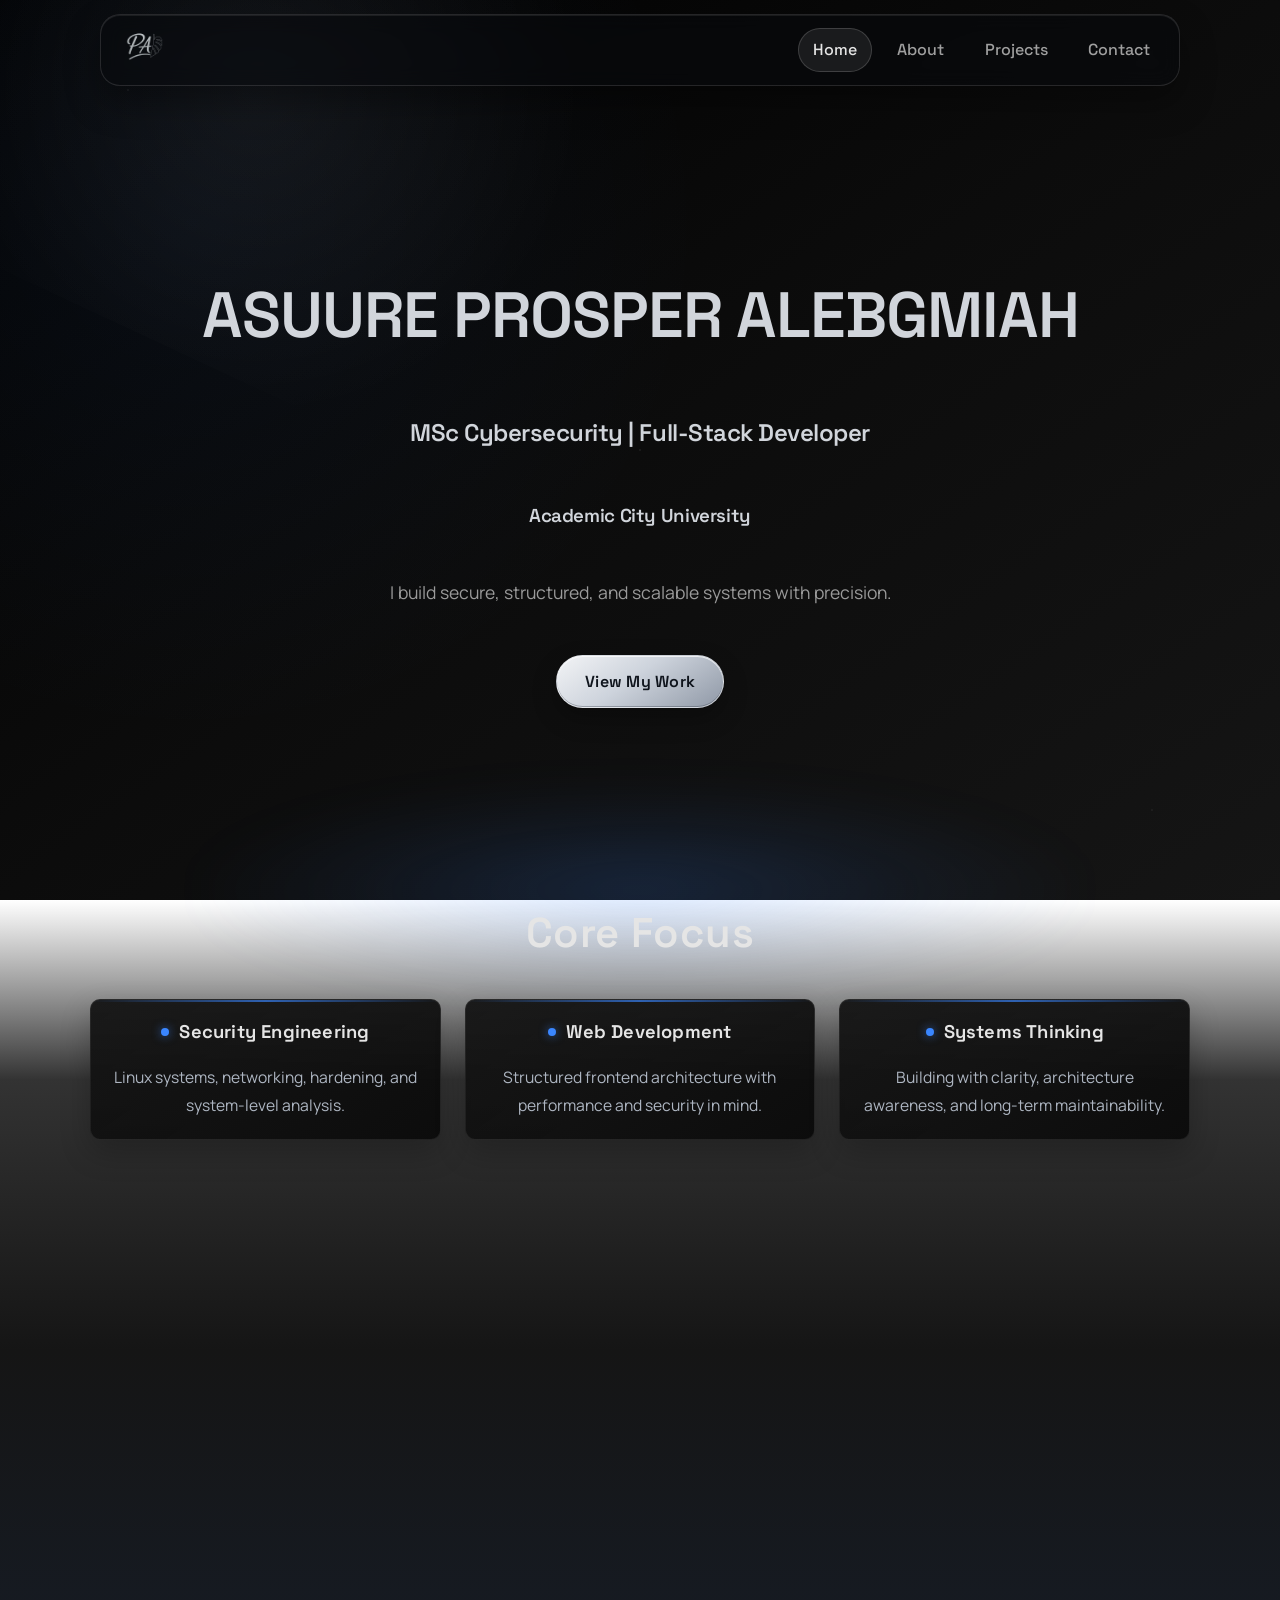
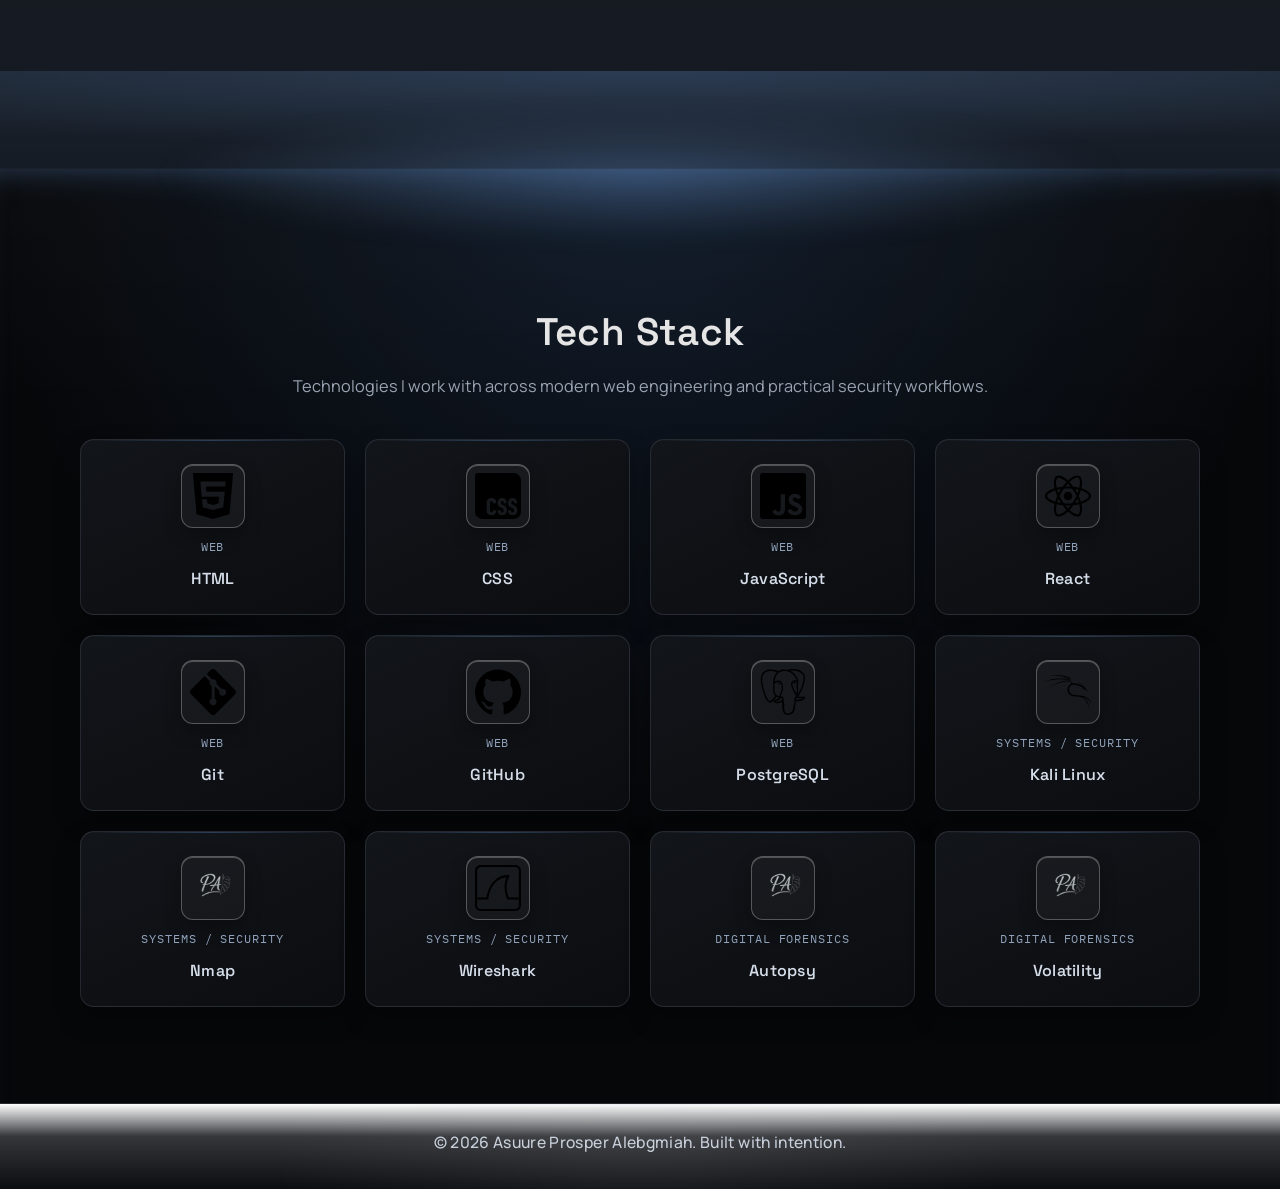
==== commit 8e4993c3: "Update font-style mobile device responsiveness" ====
--- a/index.html
+++ b/index.html
@@ -4,9 +4,19 @@
     <meta charset="UTF-8" />
     <meta name="viewport" content="width=device-width, initial-scale=1.0" />
     <title>Asuure Prosper's Portfolio</title>
-    <link rel="icon" type="image/png" sizes="32x32" href="./images/title icon/generated-image_5.png" />
-    <link rel="icon" type="image/png" sizes="192x192" href="./images/title icon/generated-image_5.png" />
-    <link rel="apple-touch-icon" sizes="180x180" href="./images/title icon/generated-image_5.png" />
+    <link rel="preconnect" href="https://fonts.googleapis.com" />
+    <link rel="preconnect" href="https://fonts.gstatic.com" crossorigin />
+    <link
+      href="https://fonts.googleapis.com/css2?family=IBM+Plex+Mono:wght@500;600&family=Manrope:wght@400;500;600;700&family=Space+Grotesk:wght@500;600;700&display=swap"
+      rel="stylesheet"
+    />
+    <link
+      rel="icon"
+      type="image/png"
+      sizes="32x32"
+      href="./images/title-icon/generated-image_5.png"
+    />
+
     <link rel="stylesheet" href="styles.css" />
     <script src="./script.js" defer></script>
   </head>
@@ -16,13 +26,25 @@
       <div class="nav-container">
         <a class="logo" href="index.html" aria-label="Go to homepage">
           <img
+            id="logo-icon2"
             class="logo-icon"
-            src="./images/nav icon/generated-image_4.png"
+            src="./images/nav-icon/generated-image_4.png"
             alt="Asuure Prosper logo"
           />
         </a>
+        <button
+          class="nav-toggle"
+          type="button"
+          aria-label="Toggle navigation menu"
+          aria-expanded="false"
+          aria-controls="primary-nav"
+        >
+          <span></span>
+          <span></span>
+          <span></span>
+        </button>
         <nav class="nav-menu" aria-label="Primary navigation">
-          <ul class="nav-links">
+          <ul class="nav-links" id="primary-nav">
             <li><a href="index.html" class="active">Home</a></li>
             <li><a href="about.html">About</a></li>
             <li><a href="projects.html">Projects</a></li>
@@ -96,7 +118,7 @@
           <div class="tech-grid" role="list">
             <article class="tech-card tech-html">
               <img
-                src="./images/html5 svg/html5.svg"
+                src="./images/html5-svg/html5.svg"
                 alt="HTML logo placeholder"
                 loading="lazy"
               />
@@ -106,7 +128,7 @@
 
             <article class="tech-card tech-css">
               <img
-                src="./images/css svg/css.svg"
+                src="./images/css-svg/css.svg"
                 alt="CSS logo placeholder"
                 loading="lazy"
               />
@@ -116,7 +138,7 @@
 
             <article class="tech-card tech-javascript">
               <img
-                src="./images/javascript svg/javascript.svg"
+                src="./images/javascript-svg/javascript.svg"
                 alt="JavaScript logo placeholder"
                 loading="lazy"
               />
@@ -126,7 +148,7 @@
 
             <article class="tech-card tech-react">
               <img
-                src="./images/react svg/react.svg"
+                src="./images/react-svg/react.svg"
                 alt="React logo placeholder"
                 loading="lazy"
               />
@@ -136,7 +158,7 @@
 
             <article class="tech-card tech-git">
               <img
-                src="./images/git svg/git .svg"
+                src="./images/git-svg/git .svg"
                 alt="Git logo placeholder"
                 loading="lazy"
               />
@@ -146,7 +168,7 @@
 
             <article class="tech-card tech-github">
               <img
-                src="./images/github svg/github.svg"
+                src="./images/github-svg/github.svg"
                 alt="GitHub logo placeholder"
                 loading="lazy"
               />
@@ -156,7 +178,7 @@
 
             <article class="tech-card tech-postgres">
               <img
-                src="./images/postgres svg/postgresql.svg"
+                src="./images/postgres-svg/postgresql.svg"
                 alt="PostgreSQL logo placeholder"
                 loading="lazy"
               />
@@ -166,7 +188,7 @@
 
             <article class="tech-card tech-kali">
               <img
-                src="./images/kali linux svg/kalilinux.svg"
+                src="./images/kali-linux-svg/kalilinux.svg"
                 alt="Kali Linux logo placeholder"
                 loading="lazy"
               />
@@ -176,7 +198,7 @@
 
             <article class="tech-card tech-nmap">
               <img
-                src="./images/nav icon/generated-image_4.png"
+                src="./images/nav-icon/generated-image_4.png"
                 alt="Nmap logo placeholder"
                 loading="lazy"
               />
@@ -186,7 +208,7 @@
 
             <article class="tech-card tech-wireshark">
               <img
-                src="./images/wireshark svg/wireshark.svg"
+                src="./images/wireshark-svg/wireshark.svg"
                 alt="Wireshark logo placeholder"
                 loading="lazy"
               />
@@ -196,7 +218,7 @@
 
             <article class="tech-card tech-autopsy">
               <img
-                src="./images/nav icon/generated-image_4.png"
+                src="./images/nav-icon/generated-image_4.png"
                 alt="Autopsy logo placeholder"
                 loading="lazy"
               />
@@ -206,7 +228,7 @@
 
             <article class="tech-card tech-volatility">
               <img
-                src="./images/nav icon/generated-image_4.png"
+                src="./images/nav-icon/generated-image_4.png"
                 alt="Volatility logo placeholder"
                 loading="lazy"
               />
--- a/styles.css
+++ b/styles.css
@@ -36,8 +36,30 @@
   box-sizing: border-box;
 }
 
+html {
+  -webkit-text-size-adjust: 100%;
+  text-size-adjust: 100%;
+}
+
+img {
+  max-width: 100%;
+  height: auto;
+  display: block;
+}
+
+a,
+button {
+  touch-action: manipulation;
+}
+
+a:focus-visible,
+button:focus-visible {
+  outline: 2px solid rgba(209, 231, 255, 0.9);
+  outline-offset: 3px;
+}
+
 body {
-  font-family: "Inter", sans-serif;
+  font-family: "Manrope", "Inter", sans-serif;
   color: var(--text-silver);
   background-color: var(--black-void);
   background:
@@ -52,6 +74,36 @@
   background-attachment: fixed;
 }
 
+h1,
+h2,
+h3,
+.nav-links a,
+.btn-primary,
+.projects-kicker,
+.about-kicker,
+.contact-kicker,
+.project-type {
+  font-family: "Space Grotesk", "Manrope", sans-serif;
+}
+
+.project-tech-list li,
+.pill,
+.tech-domain {
+  font-family: "IBM Plex Mono", "Consolas", monospace;
+}
+
+h1,
+h2,
+h3 {
+  font-weight: 600;
+  letter-spacing: -0.02em;
+}
+
+.nav-links a,
+.btn-primary {
+  font-weight: 500;
+}
+
 .container {
   width: 90%;
   max-width: var(--max-width);
@@ -73,7 +125,7 @@
 
   width: min(92vw, 1080px);
   height: var(--nav-height);
-  padding: 8px 14px;
+  padding: 8px max(14px, env(safe-area-inset-right)) 8px max(14px, env(safe-area-inset-left));
 
   border-radius: 20px;
   border: 1px solid rgba(255, 255, 255, 0.12);
@@ -125,6 +177,11 @@
     transform 0.3s ease;
 }
 
+/* When navbar is scrolled */
+#siteNavbar.scrolled .logo-icon {
+  content: url("./images/title-icon/generated-image_5.png");
+}
+
 .logo:hover .logo-icon {
   filter:
     drop-shadow(0 0 8px rgba(229, 231, 235, 0.45))
@@ -162,6 +219,7 @@
   text-decoration: none;
   color: var(--text-muted);
   padding: 8px 14px;
+  min-height: 44px;
   border-radius: 999px;
   border: 1px solid transparent;
   overflow: hidden;
@@ -204,6 +262,26 @@
   color: var(--text-primary);
 }
 
+.nav-toggle {
+  display: none;
+  border: 1px solid rgba(255, 255, 255, 0.2);
+  background: rgba(255, 255, 255, 0.04);
+  border-radius: 10px;
+  width: 44px;
+  height: 44px;
+  padding: 9px 8px;
+  cursor: pointer;
+}
+
+.nav-toggle span {
+  display: block;
+  width: 100%;
+  height: 2px;
+  margin: 4px 0;
+  border-radius: 999px;
+  background: #dce6f6;
+}
+
 .navbar.collapsed {
   width: var(--nav-collapsed-size);
   height: var(--nav-collapsed-size);
@@ -246,6 +324,14 @@
   max-width: 900px;
   max-height: 100px;
   transform: translateX(0);
+  /*
+    Prevent a split-second hover/click on links while the navbar is still
+    expanding. JS will add `.nav-ready` after the expand transition finishes.
+  */
+  pointer-events: none;
+}
+
+.navbar.expanded.nav-ready .nav-menu {
   pointer-events: auto;
 }
 
@@ -254,7 +340,7 @@
     width: min(95vw, 680px);
     --nav-height: 64px;
     border-radius: 16px;
-    padding: 7px 10px;
+    padding: 7px max(10px, env(safe-area-inset-right)) 7px max(10px, env(safe-area-inset-left));
   }
 
   .logo-icon {
@@ -267,8 +353,61 @@
   }
 
   .nav-links a {
-    padding: 7px 11px;
+    padding: 8px 11px;
     font-size: 0.9rem;
+  }
+
+  .nav-toggle {
+    display: inline-block;
+    margin-left: auto;
+    flex: 0 0 auto;
+  }
+
+  .nav-menu {
+    position: absolute;
+    top: calc(100% + 10px);
+    left: 10px;
+    right: 10px;
+    max-width: none;
+    opacity: 0;
+    transform: translateY(-8px);
+    pointer-events: none;
+    max-height: 0;
+    overflow: hidden;
+    border-radius: 14px;
+    border: 1px solid rgba(255, 255, 255, 0.14);
+    background: rgba(8, 10, 14, 0.96);
+    backdrop-filter: blur(8px);
+    -webkit-backdrop-filter: blur(8px);
+    box-shadow: 0 18px 36px rgba(0, 0, 0, 0.4);
+    transition:
+      opacity 0.22s ease,
+      transform 0.22s ease,
+      max-height 0.22s ease;
+  }
+
+  .navbar.mobile-menu-open .nav-menu {
+    opacity: 1;
+    transform: translateY(0);
+    pointer-events: auto;
+    max-height: 360px;
+  }
+
+  .nav-links {
+    flex-direction: column;
+    align-items: stretch;
+    gap: 0;
+    padding: 8px;
+  }
+
+  .nav-links li {
+    width: 100%;
+  }
+
+  .nav-links a {
+    width: 100%;
+    justify-content: flex-start;
+    border-radius: 10px;
   }
 
   .navbar.collapsed,
@@ -276,7 +415,7 @@
     width: min(95vw, 680px);
     height: var(--nav-height);
     border-radius: 16px;
-    padding: 7px 10px;
+    padding: 7px max(10px, env(safe-area-inset-right)) 7px max(10px, env(safe-area-inset-left));
   }
 
   .navbar.collapsed .nav-container {
@@ -284,15 +423,113 @@
   }
 
   .navbar.collapsed .nav-menu {
-    opacity: 1;
-    max-width: 900px;
-    transform: translateX(0);
-    pointer-events: auto;
+    opacity: 0;
+    max-width: none;
+    transform: translateY(-8px);
+    pointer-events: none;
   }
 
   .navbar.collapsed .logo-icon {
     width: 48px;
     height: 48px;
+  }
+}
+
+@media (max-width: 600px) {
+  .navbar {
+    top: max(10px, env(safe-area-inset-top));
+    width: min(96vw, 620px);
+  }
+
+  .nav-container {
+    gap: 10px;
+  }
+
+  .nav-links {
+    gap: 0.35rem;
+  }
+
+  .nav-links a {
+    padding: 8px 10px;
+    font-size: 0.86rem;
+  }
+
+  .hero {
+    min-height: 100svh;
+    height: auto;
+    padding: 24px 0;
+  }
+
+  .hero-content {
+    gap: 1.8rem;
+    width: min(94vw, 680px);
+  }
+
+  .hero-subtext {
+    font-size: clamp(0.95rem, 3.4vw, 1.05rem);
+  }
+
+  .social-links {
+    flex-wrap: wrap;
+    gap: 8px;
+  }
+
+  .social-btn {
+    min-height: 44px;
+    display: inline-flex;
+    align-items: center;
+    justify-content: center;
+  }
+}
+
+@media (max-width: 420px) {
+  .logo-icon {
+    width: 42px;
+    height: 42px;
+  }
+
+  .navbar.collapsed .logo-icon {
+    width: 42px;
+    height: 42px;
+  }
+
+  .nav-links a {
+    padding: 8px 9px;
+    font-size: 0.82rem;
+  }
+
+  .projects-shell,
+  .tech-stack-inner,
+  .core-focus .container {
+    width: min(94vw, 1120px);
+  }
+}
+
+@media (hover: none) {
+  .nav-links a:hover,
+  .btn-primary:hover,
+  .project-item:hover,
+  .tech-card:hover,
+  .toolkit-card:hover,
+  .focus-card:hover,
+  .project-tech-list li:hover,
+  .social-btn:hover {
+    transform: none;
+  }
+
+  .social-btn:hover {
+    padding: 12px;
+  }
+}
+
+@media (prefers-reduced-motion: reduce) {
+  *,
+  *::before,
+  *::after {
+    animation: none !important;
+    transition-duration: 0.01ms !important;
+    transition-delay: 0ms !important;
+    scroll-behavior: auto !important;
   }
 }
 
@@ -300,11 +537,17 @@
   display: flex;
   justify-content: center;
   align-items: center;
-  height: 100vh;
+  min-height: 100svh;
+  height: auto;
   position: relative;
-  padding: var(--space-xl) 0;
+  padding: clamp(72px, 10vh, 110px) 0 clamp(28px, 6vh, 64px);
   text-align: center;
-  overflow: hidden;
+  overflow: visible;
+}
+
+/* Prevent fixed navbar from overlapping first hero section on reduced screens */
+body > main > .hero:first-child {
+  padding-top: calc(clamp(92px, 14vh, 132px) + env(safe-area-inset-top));
 }
 .hero::before {
   content: "";
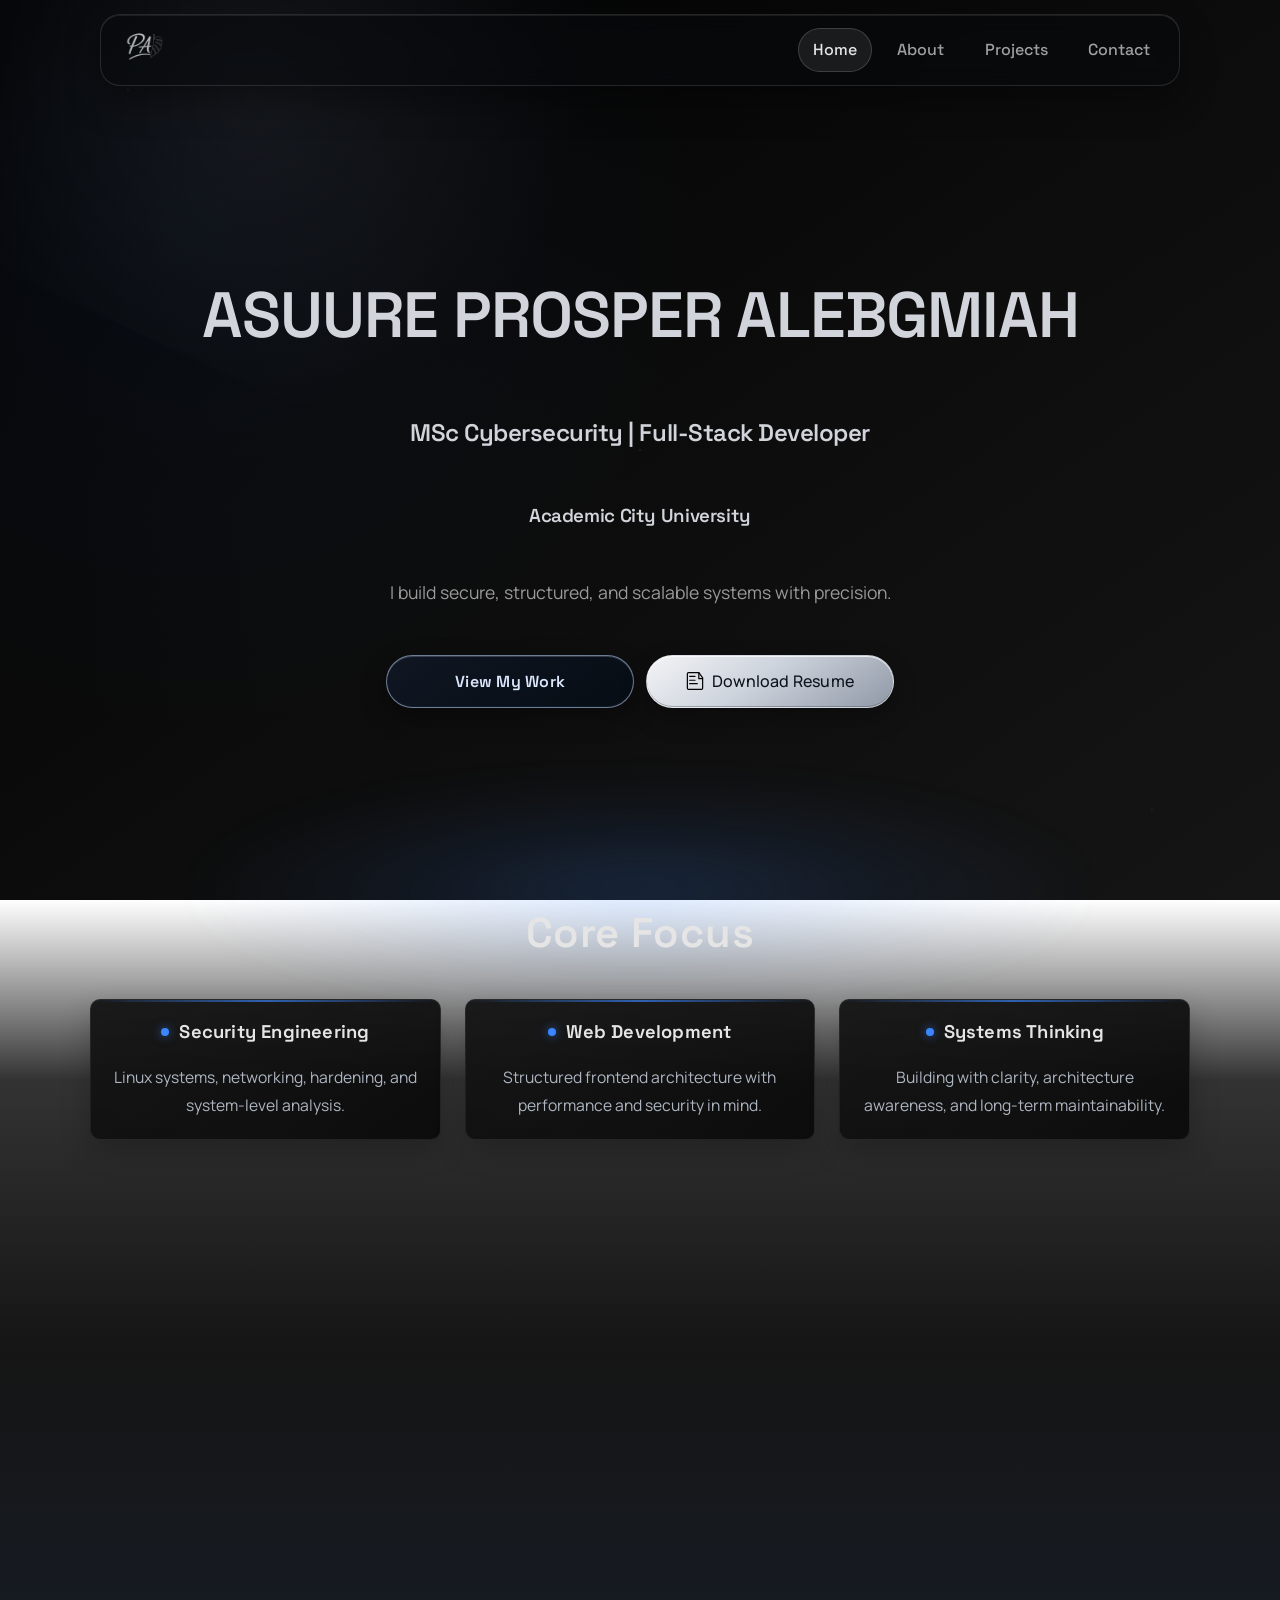
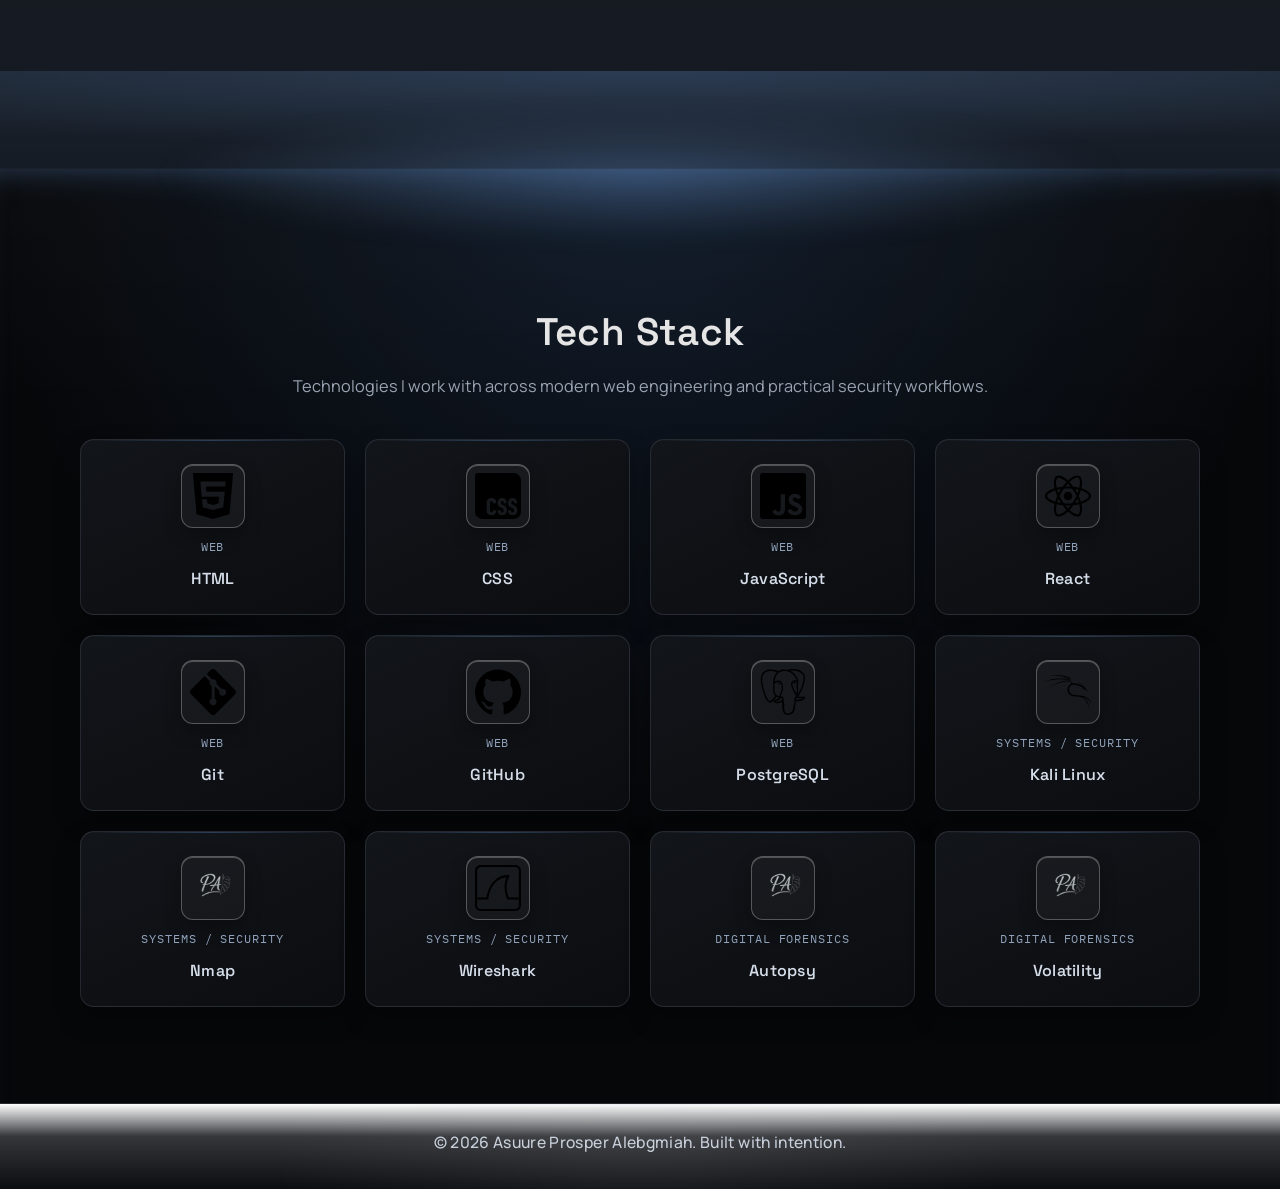
==== commit c618a556: "Add a resume download button" ====
--- a/index.html
+++ b/index.html
@@ -64,7 +64,23 @@
           <p class="hero-subtext">
             I build secure, structured, and scalable systems with precision.
           </p>
-          <a href="projects.html" class="btn-primary">View My Work</a>
+          <div class="hero-actions">
+            <a href="projects.html" class="btn-primary">View My Work</a>
+            <a
+              href="./images/resume-pdf/ASUURE-PROSPER-ALEBGMIAH-CV-CyberPrime.pdf"
+              class="btn-secondary"
+              download="Asuure_Prosper_Alebgmiah_Resume.pdf"
+              aria-label="Download resume"
+            >
+              <img
+                src="./images/resume-svg/document-svgrepo-com.svg"
+                alt=""
+                class="btn-icon"
+                aria-hidden="true"
+              />
+              <span>Download Resume</span>
+            </a>
+          </div>
         </div>
       </section>
 
--- a/styles.css
+++ b/styles.css
@@ -624,12 +624,93 @@
   gap: 10px;
   padding: 13px 28px;
   border-radius: 999px;
+  border: 1px solid rgba(153, 172, 201, 0.7);
+  background: linear-gradient(145deg, #101723 0%, #0b111a 52%, #070d15 100%);
+  color: #d9e6fb;
+  text-decoration: none;
+  font-weight: 620;
+  letter-spacing: 0.25px;
+  box-shadow:
+    0 10px 24px rgba(0, 0, 0, 0.34),
+    inset 0 1px 0 rgba(196, 215, 245, 0.22),
+    inset 0 -1px 0 rgba(19, 31, 48, 0.6);
+  overflow: hidden;
+  transition:
+    transform 0.25s ease,
+    box-shadow 0.25s ease,
+    border-color 0.25s ease,
+    filter 0.25s ease;
+}
+
+.btn-primary::before {
+  content: "";
+  position: absolute;
+  inset: 0;
+  background: linear-gradient(120deg, transparent 25%, rgba(255, 255, 255, 0.22) 50%, transparent 75%);
+  transform: translateX(-130%);
+  transition: transform 0.7s ease;
+}
+
+.btn-primary:hover {
+  transform: translateY(-3px);
+  border-color: rgba(188, 212, 247, 0.92);
+  box-shadow:
+    0 16px 30px rgba(0, 0, 0, 0.4),
+    0 0 0 1px rgba(125, 164, 219, 0.38);
+  filter: brightness(1.05);
+}
+
+.btn-primary:hover::before {
+  transform: translateX(130%);
+}
+
+.btn-primary:active {
+  transform: translateY(-1px) scale(0.99);
+}
+
+.btn-primary:focus-visible {
+  outline: none;
+  box-shadow:
+    0 0 0 3px rgba(9, 12, 20, 0.9),
+    0 0 0 5px rgba(148, 186, 237, 0.55),
+    0 14px 26px rgba(0, 0, 0, 0.35);
+}
+
+.hero-actions {
+  display: flex;
+  align-items: center;
+  justify-content: center;
+  gap: 12px;
+  flex-wrap: wrap;
+}
+
+.hero-actions .btn-primary,
+.hero-actions .btn-secondary {
+  width: 248px;
+  justify-content: center;
+}
+
+.btn-icon {
+  width: 18px;
+  height: 18px;
+  object-fit: contain;
+  flex: 0 0 18px;
+}
+
+.btn-secondary {
+  position: relative;
+  display: inline-flex;
+  align-items: center;
+  justify-content: center;
+  gap: 8px;
+  padding: 13px 22px;
+  border-radius: 999px;
   border: 1px solid rgba(229, 231, 235, 0.55);
   background: linear-gradient(145deg, #f3f4f6 0%, #cdd3dc 45%, #8f98a6 100%);
   color: #0f141c;
   text-decoration: none;
-  font-weight: 620;
-  letter-spacing: 0.25px;
+  font-weight: 500;
+  letter-spacing: 0.2px;
   box-shadow:
     0 10px 24px rgba(0, 0, 0, 0.28),
     inset 0 1px 0 rgba(255, 255, 255, 0.72),
@@ -639,10 +720,12 @@
     transform 0.25s ease,
     box-shadow 0.25s ease,
     border-color 0.25s ease,
-    filter 0.25s ease;
-}
-
-.btn-primary::before {
+    filter 0.25s ease,
+    color 0.25s ease,
+    background 0.25s ease;
+}
+
+.btn-secondary::before {
   content: "";
   position: absolute;
   inset: 0;
@@ -651,7 +734,7 @@
   transition: transform 0.7s ease;
 }
 
-.btn-primary:hover {
+.btn-secondary:hover {
   transform: translateY(-3px);
   border-color: rgba(255, 255, 255, 0.85);
   box-shadow:
@@ -660,20 +743,27 @@
   filter: brightness(1.05);
 }
 
-.btn-primary:hover::before {
+.btn-secondary:hover::before {
   transform: translateX(130%);
 }
 
-.btn-primary:active {
+.btn-secondary:active {
   transform: translateY(-1px) scale(0.99);
 }
 
-.btn-primary:focus-visible {
+.btn-secondary:focus-visible {
   outline: none;
   box-shadow:
     0 0 0 3px rgba(9, 12, 20, 0.9),
     0 0 0 5px rgba(226, 232, 240, 0.55),
     0 14px 26px rgba(0, 0, 0, 0.35);
+}
+
+@media (max-width: 600px) {
+  .hero-actions .btn-primary,
+  .hero-actions .btn-secondary {
+    width: min(92vw, 320px);
+  }
 }
 
 .core-focus {
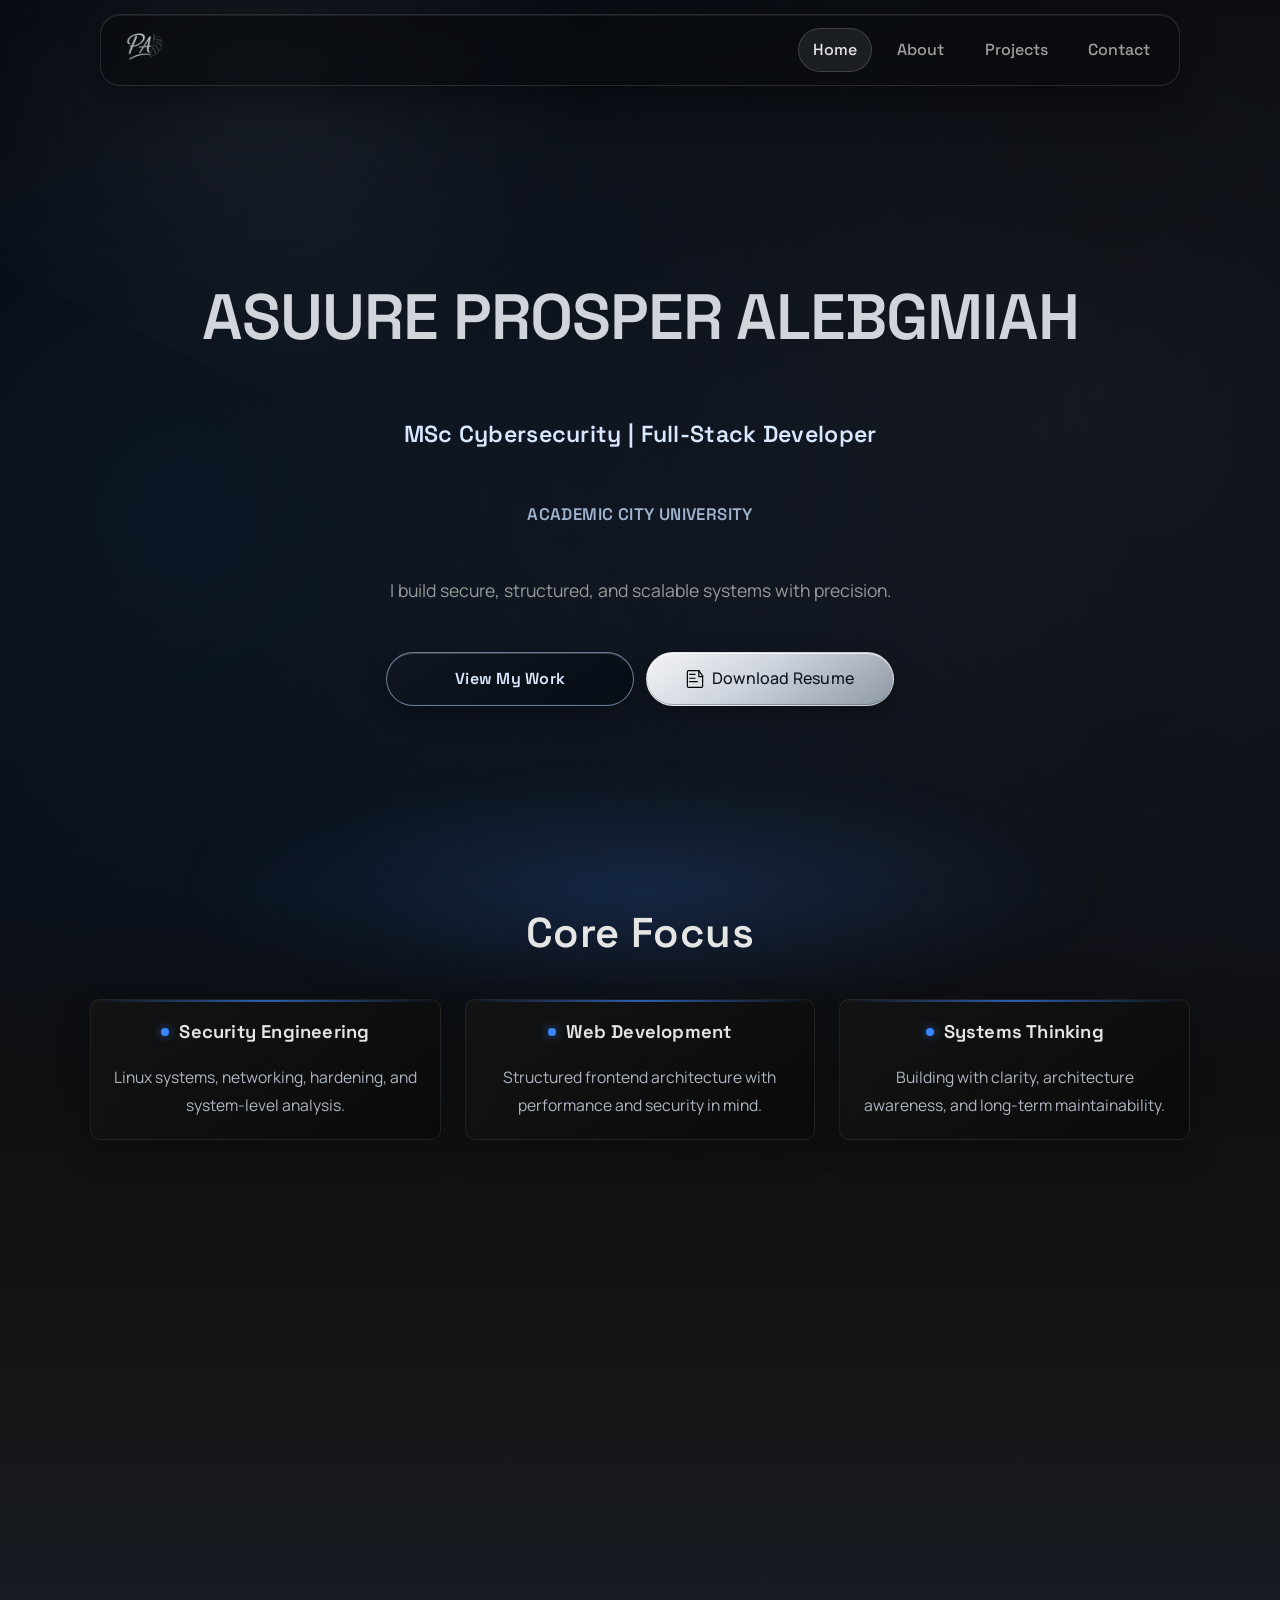
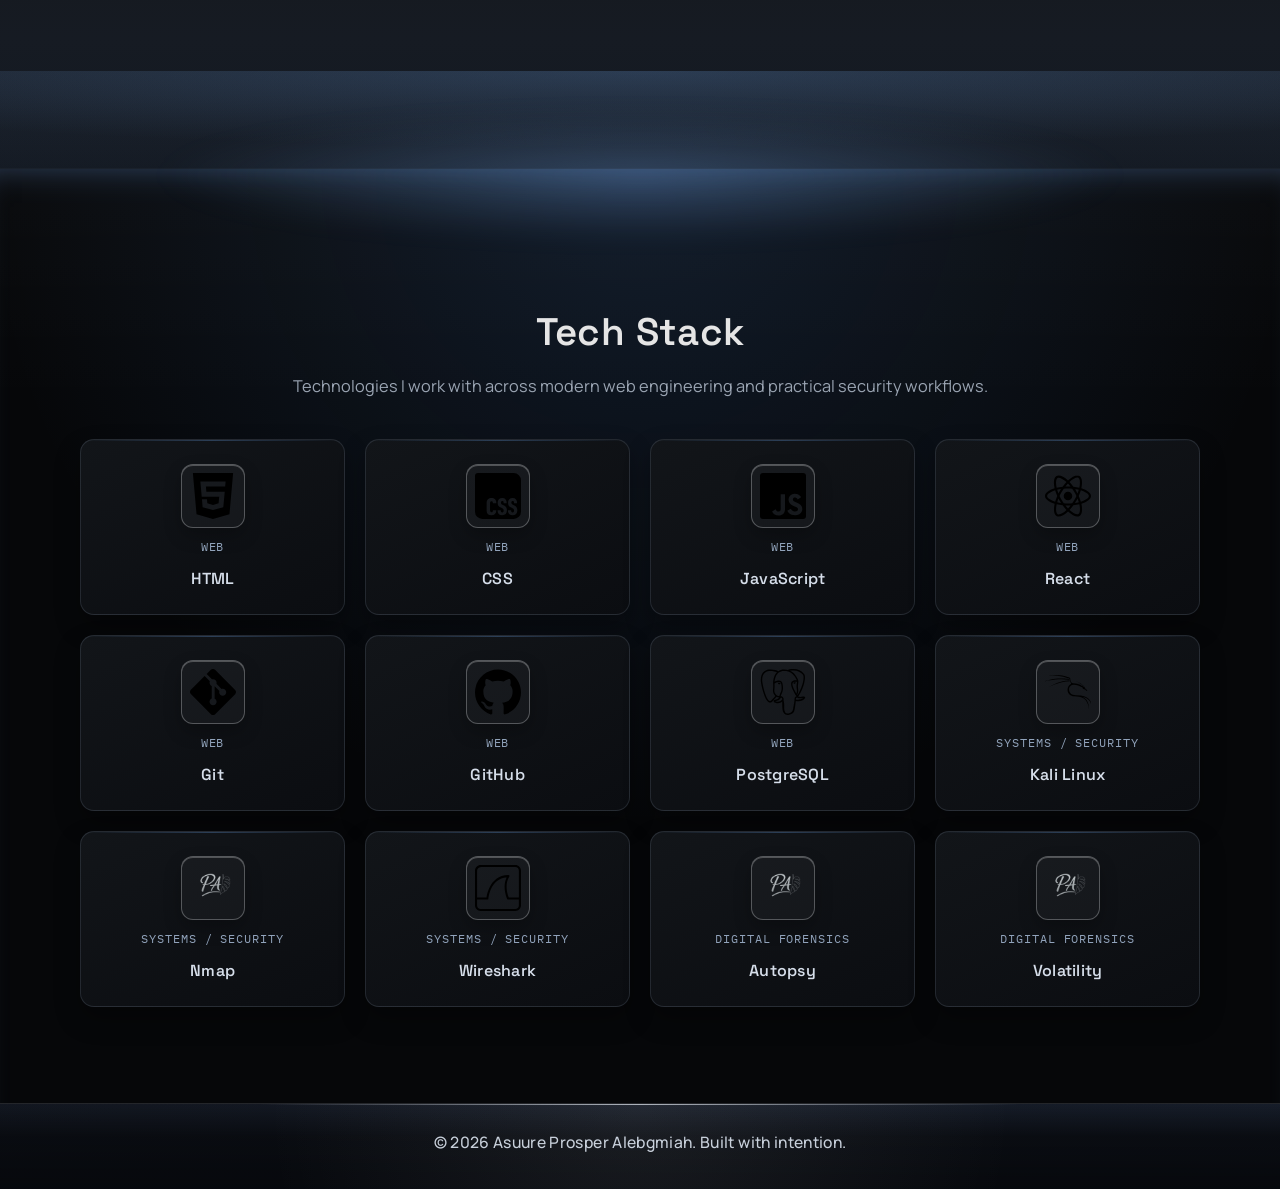
==== commit 869b5819: "refactor: reorganize assets and refresh page-specific themes - Create assets/images and assets/docum" ====
--- a/index.html
+++ b/index.html
@@ -14,7 +14,7 @@
       rel="icon"
       type="image/png"
       sizes="32x32"
-      href="./images/title-icon/generated-image_5.png"
+      href="./assets/images/title-icon/generated-image_5.png"
     />
 
     <link rel="stylesheet" href="styles.css" />
@@ -28,7 +28,7 @@
           <img
             id="logo-icon2"
             class="logo-icon"
-            src="./images/nav-icon/generated-image_4.png"
+            src="./assets/images/nav-icon/generated-image_4.png"
             alt="Asuure Prosper logo"
           />
         </a>
@@ -67,13 +67,13 @@
           <div class="hero-actions">
             <a href="projects.html" class="btn-primary">View My Work</a>
             <a
-              href="./images/resume-pdf/ASUURE-PROSPER-ALEBGMIAH-CV-CyberPrime.pdf"
+              href="./assets/documents/ASUURE-PROSPER-ALEBGMIAH-CV-CyberPrime.pdf"
               class="btn-secondary"
               download="Asuure_Prosper_Alebgmiah_Resume.pdf"
               aria-label="Download resume"
             >
               <img
-                src="./images/resume-svg/document-svgrepo-com.svg"
+                src="./assets/images/resume-svg/document-svgrepo-com.svg"
                 alt=""
                 class="btn-icon"
                 aria-hidden="true"
@@ -134,7 +134,7 @@
           <div class="tech-grid" role="list">
             <article class="tech-card tech-html">
               <img
-                src="./images/html5-svg/html5.svg"
+                src="./assets/images/html5-svg/html5.svg"
                 alt="HTML logo placeholder"
                 loading="lazy"
               />
@@ -144,7 +144,7 @@
 
             <article class="tech-card tech-css">
               <img
-                src="./images/css-svg/css.svg"
+                src="./assets/images/css-svg/css.svg"
                 alt="CSS logo placeholder"
                 loading="lazy"
               />
@@ -154,7 +154,7 @@
 
             <article class="tech-card tech-javascript">
               <img
-                src="./images/javascript-svg/javascript.svg"
+                src="./assets/images/javascript-svg/javascript.svg"
                 alt="JavaScript logo placeholder"
                 loading="lazy"
               />
@@ -164,7 +164,7 @@
 
             <article class="tech-card tech-react">
               <img
-                src="./images/react-svg/react.svg"
+                src="./assets/images/react-svg/react.svg"
                 alt="React logo placeholder"
                 loading="lazy"
               />
@@ -174,7 +174,7 @@
 
             <article class="tech-card tech-git">
               <img
-                src="./images/git-svg/git .svg"
+                src="./assets/images/git-svg/git .svg"
                 alt="Git logo placeholder"
                 loading="lazy"
               />
@@ -184,7 +184,7 @@
 
             <article class="tech-card tech-github">
               <img
-                src="./images/github-svg/github.svg"
+                src="./assets/images/github-svg/github.svg"
                 alt="GitHub logo placeholder"
                 loading="lazy"
               />
@@ -194,7 +194,7 @@
 
             <article class="tech-card tech-postgres">
               <img
-                src="./images/postgres-svg/postgresql.svg"
+                src="./assets/images/postgres-svg/postgresql.svg"
                 alt="PostgreSQL logo placeholder"
                 loading="lazy"
               />
@@ -204,7 +204,7 @@
 
             <article class="tech-card tech-kali">
               <img
-                src="./images/kali-linux-svg/kalilinux.svg"
+                src="./assets/images/kali-linux-svg/kalilinux.svg"
                 alt="Kali Linux logo placeholder"
                 loading="lazy"
               />
@@ -214,7 +214,7 @@
 
             <article class="tech-card tech-nmap">
               <img
-                src="./images/nav-icon/generated-image_4.png"
+                src="./assets/images/nav-icon/generated-image_4.png"
                 alt="Nmap logo placeholder"
                 loading="lazy"
               />
@@ -224,7 +224,7 @@
 
             <article class="tech-card tech-wireshark">
               <img
-                src="./images/wireshark-svg/wireshark.svg"
+                src="./assets/images/wireshark-svg/wireshark.svg"
                 alt="Wireshark logo placeholder"
                 loading="lazy"
               />
@@ -234,7 +234,7 @@
 
             <article class="tech-card tech-autopsy">
               <img
-                src="./images/nav-icon/generated-image_4.png"
+                src="./assets/images/nav-icon/generated-image_4.png"
                 alt="Autopsy logo placeholder"
                 loading="lazy"
               />
@@ -244,7 +244,7 @@
 
             <article class="tech-card tech-volatility">
               <img
-                src="./images/nav-icon/generated-image_4.png"
+                src="./assets/images/nav-icon/generated-image_4.png"
                 alt="Volatility logo placeholder"
                 loading="lazy"
               />
--- a/styles.css
+++ b/styles.css
@@ -1,4 +1,18 @@
 :root {
+  /*
+    ==================================================
+    STYLE ORDER GUIDE
+    1) Theme tokens (:root)
+    2) Base / reset / typography
+    3) Global layout helpers
+    4) Shared components (navbar, buttons, footer)
+    5) Home sections
+    6) Shared/legacy utility blocks
+    7) Page-specific sections (Contact, Projects, Tech Stack, About)
+    8) Responsive overrides (kept near related sections)
+    ==================================================
+  */
+
   --bg-primary: #111;
   --bg-secondary: #1a1a1a;
   --text-primary: #e5e5e5;
@@ -31,6 +45,7 @@
 }
 
 * {
+  /* ========== Base Reset ========== */
   margin: 0;
   padding: 0;
   box-sizing: border-box;
@@ -74,6 +89,24 @@
   background-attachment: fixed;
 }
 
+/* =========================
+   Cross-Page Identity Layer
+   (same theme, unique mood)
+   ========================= */
+body.home {
+  background:
+    radial-gradient(circle at 14% 18%, rgba(74, 132, 221, 0.14), transparent 38%),
+    radial-gradient(circle at 86% 14%, rgba(180, 202, 236, 0.08), transparent 34%),
+    linear-gradient(145deg, #000000 0%, #0a0d14 52%, #121926 100%);
+}
+
+body.about-theme {
+  background:
+    radial-gradient(circle at 18% 16%, rgba(223, 229, 238, 0.16), transparent 38%),
+    radial-gradient(circle at 82% 82%, rgba(121, 162, 221, 0.1), transparent 38%),
+    linear-gradient(150deg, #040507 0%, #0d121a 54%, #161d27 100%);
+}
+
 h1,
 h2,
 h3,
@@ -105,6 +138,7 @@
 }
 
 .container {
+  /* ========== Global Layout Helper ========== */
   width: 90%;
   max-width: var(--max-width);
   margin: 0 auto;
@@ -179,7 +213,7 @@
 
 /* When navbar is scrolled */
 #siteNavbar.scrolled .logo-icon {
-  content: url("./images/title-icon/generated-image_5.png");
+  content: url("./assets/images/title-icon/generated-image_5.png");
 }
 
 .logo:hover .logo-icon {
@@ -336,6 +370,7 @@
 }
 
 @media (max-width: 768px) {
+  /* ========== Navbar / Navigation Responsive ========== */
   .navbar {
     width: min(95vw, 680px);
     --nav-height: 64px;
@@ -506,6 +541,7 @@
 }
 
 @media (hover: none) {
+  /* ========== Touch Device Interaction Normalization ========== */
   .nav-links a:hover,
   .btn-primary:hover,
   .project-item:hover,
@@ -523,6 +559,7 @@
 }
 
 @media (prefers-reduced-motion: reduce) {
+  /* ========== Accessibility: Reduced Motion ========== */
   *,
   *::before,
   *::after {
@@ -534,6 +571,9 @@
 }
 
 .hero {
+  /* =========================
+     Home - Hero Section
+     ========================= */
   display: flex;
   justify-content: center;
   align-items: center;
@@ -592,6 +632,19 @@
   margin-right: auto;
   color: #9a9a9a;
   margin: 0 auto var(--space-lg);
+}
+
+.home .hero-content h2 {
+  color: #d9e8ff;
+  font-size: clamp(1.15rem, 2.2vw, 1.45rem);
+  letter-spacing: 0.3px;
+}
+
+.home .hero-content h3 {
+  color: #9fb3cf;
+  font-size: clamp(0.95rem, 1.8vw, 1.05rem);
+  letter-spacing: 0.4px;
+  text-transform: uppercase;
 }
 
 .particles {
@@ -767,6 +820,9 @@
 }
 
 .core-focus {
+  /* =========================
+     Home - Core Focus Section
+     ========================= */
   display: flex;
   flex-direction: column;
   align-items: center;
@@ -931,520 +987,6 @@
   }
 }
 
-:is(.footer, footer) {
-  position: relative;
-  display: flex;
-  justify-content: center;
-  align-items: center;
-  margin-top: clamp(0 , 5vw, 56px);
-  padding: 26px 0 34px;
-  text-align: center;
-  border-top: 1px solid rgba(255, 255, 255, 0.12);
-  background:
-    linear-gradient(180deg, rgba(255, 255, 255, 0.02) 0%, rgba(8, 10, 14, 0.82) 38%, rgba(6, 8, 12, 0.98) 100%);
-  overflow: hidden;
-  isolation: isolate;
-}
-
-:is(.footer, footer)::before {
-  content: "";
-  position: absolute;
-  top: 0;
-  left: 50%;
-  transform: translateX(-50%);
-  width: min(760px, 85vw);
-  height: 1px;
-  background: linear-gradient(90deg, transparent, rgba(226, 232, 240, 0.72), transparent);
-}
-
-:is(.footer, footer)::after {
-  content: "";
-  position: absolute;
-  inset: 0;
-  background: radial-gradient(circle at 50% 0%, rgba(226, 232, 240, 0.08), transparent 58%);
-  pointer-events: none;
-  z-index: -1;
-}
-
-:is(.footer, footer) .container {
-  width: min(1100px, 92vw);
-}
-
-:is(.footer, footer) p {
-  margin: 0 auto;
-  max-width: 70ch;
-  color: #c8d0db;
-  font-size: clamp(0.88rem, 1.7vw, 0.98rem);
-  font-weight: 500;
-  letter-spacing: 0.35px;
-  text-shadow: 0 0 18px rgba(255, 255, 255, 0.08);
-}
-
-.social-links {
-  display: flex;
-  justify-content: center;
-  margin-top: 20px;
-  gap: 10px;
-}
-
-.social-btn {
-  text-decoration: none;
-  color: #333;
-  font-weight: bold;
-  transition: all 0.5s;
-  padding: 12px;
-  border-radius: 5px;
-}
-
-.social-btn:hover {
-  transform: scale(1.05); /* Slight "pop" effect */
-  filter: brightness(1.1); /* Makes the color slightly lighter on hover */
-  padding: 12px 24px;
-  border-radius: 5px;
-}
-
-.linkedin:hover {
-  background-color: #0077b5;
-  color: #fff;
-  border: none;
-  border-radius: 5px;
-}
-
-.github:hover {
-  background-color: #333;
-  color: #fff;
-  border: none;
-  border-radius: 5px;
-}
-
-.email:hover {
-  background-color: #e67e22;
-  color: #fff;
-  border: none;
-  border-radius: 5px;
-}
-
-.project-category {
-  padding: 100px 0;
-  border-bottom: 1px solid #f0f0f0;
-  gap: 30px;
-  padding: 40px 5%;
-}
-
-.card-content h2 {
-  font-size: 2.5rem;
-  font-weight: 800;
-  margin-bottom: 20px;
-  color: #1e293b;
-}
-
-.project-card {
-  display: flex;
-  flex-direction: column;
-  align-items: center;
-  gap: 20px;
-  border-radius: 10px;
-  padding: 120px 0;
-  border-bottom: 1px solid rgba(255, 255, 255, 0.05);
-}
-
- .web {
-  background: var(--silver-brushed);
-  background-clip: text;
-  -webkit-background-clip: text;
-  -webkit-text-fill-color: transparent;
-  font-weight: 900;
-  text-transform: uppercase;
-  letter-spacing: 3px;
-  font-size: 0.75rem;
-}
-
-.project-entry p {
-  font-size: 1.1rem;
-  max-width: 700px;
-  color: #475569;
-  margin-bottom: 40px;
-}
-
-.resource-card {
-  display: flex;
-  gap: 60px;
-  margin-bottom: 40px;
-  flex-wrap: wrap;
-}
-
-.resource-card h4 {
-  text-transform: uppercase;
-  font-size: 0.75rem;
-  letter-spacing: 1.5px;
-  color: #94a3b8;
-  margin-bottom: 15px;
-}
-
-.tech-stack {
-  display: flex;
-  gap: 10px;
-  flex-wrap: wrap;
-}
-
-.pill {
-  padding: 8px 18px; /* Balanced padding */
-  border-radius: 50px;
-  font-size: 0.85rem;
-  font-weight: 600;
-  background-color: #050505; /* Single deep black color */
-  color: #e2e8f0; /* Metallic silver text */
-  -webkit-text-fill-color: #e2e8f0;
-  border: 1px solid #e2e8f0;
-  transition: background-color 0.3s ease, color 0.3s ease, border-color 0.3s ease, transform 0.3s ease;
-  cursor: pointer;
-  display: inline-block;
-  text-transform: uppercase;
-}
-
-.pill:hover,
-.pill:focus-visible {
-  background-color: #e2e8f0; /* Invert: silver background */
-  color: #050505; /* Black text on hover */
-  -webkit-text-fill-color: #050505;
-  border-color: #ffffff;
-  transform: translateY(-2px); /* Added 'px' unit */
-}
-.text-link {
-  text-decoration: none;
-  font-weight: 700;
-  color: #1e293b;
-  border-bottom: 2px solid #336791;
-  padding-bottom: 4px;
-  transition: color 0.3s ease;
-}
-
-.text-link:hover {
-  color: #336791;
-}
-
-@media (max-width: 768px) {
-  .resource-card {
-    flex-direction: column;
-    gap: 30px;
-  }
-  .card-content h2 {
-    font-size: 1.8rem;
-  }
-}
-
-.content-wrapper {
-  display: flex;
-  max-width: 900px;
-  margin: 0 auto;
-  padding: 20px;
-  box-sizing: border-box;
-  justify-content: center;
-  align-items: center;
-  flex-wrap: wrap;
-  gap: 20px;
-  flex-direction: column;
-  text-align: center;
-}
-
-/* =========================
-   Contact Page
-   ========================= */
-.contact-page {
-  background:
-    radial-gradient(circle at 16% 18%, rgba(58, 134, 255, 0.05), transparent 36%),
-    linear-gradient(150deg, #030405 0%, #0b0d12 52%, #12171e 100%);
-}
-
-.contact-main {
-  padding-top: 96px;
-}
-
-.contact-hero {
-  min-height: calc(100vh - 110px);
-  display: flex;
-  align-items: center;
-  justify-content: center;
-  padding: 40px 0 54px;
-}
-
-.contact-hero-inner {
-  width: min(880px, 94vw);
-  text-align: center;
-  display: grid;
-  gap: 14px;
-  padding: 34px 26px;
-  border-radius: 16px;
-  border: 1px solid rgba(255, 255, 255, 0.1);
-  background: linear-gradient(155deg, rgba(16, 20, 26, 0.94), rgba(8, 10, 15, 0.96));
-  box-shadow: 0 18px 38px rgba(0, 0, 0, 0.3);
-}
-
-.contact-kicker {
-  justify-self: center;
-  border: 1px solid rgba(255, 255, 255, 0.2);
-  border-radius: 999px;
-  padding: 6px 14px;
-  font-size: 0.76rem;
-  letter-spacing: 1.8px;
-  text-transform: uppercase;
-  color: #c6d3e5;
-  background: rgba(255, 255, 255, 0.04);
-}
-
-.contact-hero h1 {
-  font-size: clamp(2rem, 5vw, 3.3rem);
-  color: #ebf0f7;
-  letter-spacing: -0.5px;
-}
-
-.contact-subtext {
-  max-width: 62ch;
-  margin: 0 auto;
-  color: #a8b4c4;
-  line-height: 1.85;
-}
-
-@media (max-width: 700px) {
-  .contact-main {
-    padding-top: 86px;
-  }
-
-  .contact-hero {
-    min-height: auto;
-    padding: 30px 0 46px;
-  }
-
-  .contact-hero-inner {
-    padding: 28px 18px;
-  }
-}
-
-/* =========================
-   Projects Page
-   ========================= */
-.project-page {
-  background:
-    radial-gradient(circle at 12% 16%, rgba(58, 134, 255, 0.05), transparent 38%),
-    linear-gradient(150deg, #030405 0%, #0a0c10 50%, #11151b 100%);
-}
-
-.projects-main {
-  padding-top: 96px;
-}
-
-.projects-hero {
-  padding: 56px 0 30px;
-}
-
-.projects-hero-inner {
-  width: min(920px, 94vw);
-  text-align: center;
-  display: grid;
-  gap: 14px;
-}
-
-.projects-kicker {
-  justify-self: center;
-  border: 1px solid rgba(255, 255, 255, 0.2);
-  border-radius: 999px;
-  padding: 6px 14px;
-  font-size: 0.76rem;
-  letter-spacing: 1.8px;
-  text-transform: uppercase;
-  color: #c6d2e3;
-  background: rgba(255, 255, 255, 0.04);
-}
-
-.projects-hero h1 {
-  font-size: clamp(2rem, 4.8vw, 3.4rem);
-  color: #e9edf5;
-  letter-spacing: -0.6px;
-}
-
-.projects-hero p {
-  color: #a9b4c3;
-  max-width: 72ch;
-  margin: 0 auto;
-  line-height: 1.85;
-}
-
-.projects-showcase {
-  padding: 30px 0 82px;
-}
-
-.projects-shell {
-  width: min(1120px, 92vw);
-}
-
-.projects-section-heading {
-  text-align: center;
-  margin-bottom: 30px;
-}
-
-.projects-section-heading h2 {
-  color: #e7ecf4;
-  font-size: clamp(1.5rem, 3vw, 2.2rem);
-}
-
-.projects-section-heading p {
-  color: #9eabba;
-  margin-top: 8px;
-}
-
-.projects-grid {
-  display: grid;
-  grid-template-columns: repeat(3, minmax(0, 1fr));
-  gap: 22px;
-}
-
-.project-item {
-  background: linear-gradient(155deg, rgba(17, 21, 27, 0.96), rgba(9, 12, 17, 0.98));
-  border: 1px solid rgba(255, 255, 255, 0.1);
-  border-radius: 14px;
-  padding: 24px 22px;
-  display: grid;
-  align-content: start;
-  gap: 12px;
-  box-shadow: 0 14px 32px rgba(0, 0, 0, 0.3);
-  transition: transform 0.28s ease, border-color 0.28s ease, box-shadow 0.28s ease;
-}
-
-.project-item:hover {
-  transform: translateY(-5px);
-  border-color: rgba(124, 163, 214, 0.42);
-  box-shadow: 0 18px 36px rgba(10, 26, 44, 0.35);
-}
-
-.project-type {
-  font-size: 0.72rem;
-  letter-spacing: 1px;
-  text-transform: uppercase;
-  color: #8fa5c2;
-}
-
-.project-item h3 {
-  color: #eef3fb;
-  font-size: 1.15rem;
-}
-
-.project-item p {
-  color: #b2bdcb;
-  line-height: 1.8;
-}
-
-.project-tech-list {
-  list-style: none;
-  display: flex;
-  flex-wrap: wrap;
-  gap: 8px;
-  padding: 0;
-  margin: 2px 0 4px;
-}
-
-.project-tech-list li {
-  font-size: 0.76rem;
-  letter-spacing: 0.5px;
-  color: #d2dceb;
-  border: 1px solid rgba(255, 255, 255, 0.18);
-  border-radius: 999px;
-  padding: 6px 11px;
-  background: rgba(255, 255, 255, 0.03);
-  transition:
-    transform 0.24s ease,
-    border-color 0.24s ease,
-    box-shadow 0.24s ease,
-    background-color 0.24s ease,
-    color 0.24s ease;
-}
-
-.project-tech-list li:hover {
-  transform: translateY(-2px);
-}
-
-.project-tech-list li.tech-node:hover {
-  color: #d7ffec;
-  background: rgba(31, 176, 118, 0.16);
-  border-color: rgba(57, 215, 148, 0.62);
-  box-shadow: 0 0 0 1px rgba(57, 215, 148, 0.25);
-}
-
-.project-tech-list li.tech-express:hover {
-  color: #eef3ff;
-  background: rgba(91, 130, 190, 0.18);
-  border-color: rgba(126, 170, 238, 0.6);
-  box-shadow: 0 0 0 1px rgba(126, 170, 238, 0.24);
-}
-
-.project-tech-list li.tech-postgres:hover {
-  color: #e7f0ff;
-  background: rgba(70, 128, 204, 0.2);
-  border-color: rgba(112, 172, 247, 0.62);
-  box-shadow: 0 0 0 1px rgba(112, 172, 247, 0.24);
-}
-
-.project-tech-list li.tech-passport:hover {
-  color: #f5eeff;
-  background: rgba(123, 103, 188, 0.2);
-  border-color: rgba(159, 139, 233, 0.65);
-  box-shadow: 0 0 0 1px rgba(159, 139, 233, 0.24);
-}
-
-.project-tech-list li.tech-ejs:hover {
-  color: #fff4e9;
-  background: rgba(173, 121, 58, 0.22);
-  border-color: rgba(221, 165, 98, 0.62);
-  box-shadow: 0 0 0 1px rgba(221, 165, 98, 0.24);
-}
-
-.project-tech-list li.tech-css3:hover {
-  color: #eaf6ff;
-  background: rgba(54, 137, 207, 0.2);
-  border-color: rgba(94, 175, 245, 0.65);
-  box-shadow: 0 0 0 1px rgba(94, 175, 245, 0.24);
-}
-
-.project-tech-list li.tech-sql:hover {
-  color: #eefff5;
-  background: rgba(56, 150, 114, 0.2);
-  border-color: rgba(93, 203, 157, 0.62);
-  box-shadow: 0 0 0 1px rgba(93, 203, 157, 0.24);
-}
-
-.project-link {
-  color: #dce7f8;
-  text-decoration: none;
-  border-bottom: 1px solid rgba(186, 205, 232, 0.6);
-  width: fit-content;
-  padding-bottom: 2px;
-  transition: color 0.25s ease, border-color 0.25s ease;
-}
-
-.project-link:hover {
-  color: #f5f9ff;
-  border-color: rgba(232, 241, 255, 0.95);
-}
-
-@media (max-width: 980px) {
-  .projects-grid {
-    grid-template-columns: repeat(2, minmax(0, 1fr));
-  }
-}
-
-@media (max-width: 640px) {
-  .projects-main {
-    padding-top: 86px;
-  }
-
-  .projects-hero {
-    padding: 34px 0 18px;
-  }
-
-  .projects-grid {
-    grid-template-columns: 1fr;
-  }
-}
-
 /* =========================
    Home - Tech Stack Section
    ========================= */
@@ -1702,9 +1244,579 @@
   }
 }
 
+
+:is(.footer, footer) {
+  /* =========================
+     Shared Footer
+     ========================= */
+  position: relative;
+  display: flex;
+  justify-content: center;
+  align-items: center;
+  margin-top: clamp(0 , 5vw, 56px);
+  padding: 26px 0 34px;
+  text-align: center;
+  border-top: 1px solid rgba(255, 255, 255, 0.12);
+  background:
+    linear-gradient(180deg, rgba(255, 255, 255, 0.02) 0%, rgba(8, 10, 14, 0.82) 38%, rgba(6, 8, 12, 0.98) 100%);
+  overflow: hidden;
+  isolation: isolate;
+}
+
+:is(.footer, footer)::before {
+  content: "";
+  position: absolute;
+  top: 0;
+  left: 50%;
+  transform: translateX(-50%);
+  width: min(760px, 85vw);
+  height: 1px;
+  background: linear-gradient(90deg, transparent, rgba(226, 232, 240, 0.72), transparent);
+}
+
+:is(.footer, footer)::after {
+  content: "";
+  position: absolute;
+  inset: 0;
+  background: radial-gradient(circle at 50% 0%, rgba(226, 232, 240, 0.08), transparent 58%);
+  pointer-events: none;
+  z-index: -1;
+}
+
+:is(.footer, footer) .container {
+  width: min(1100px, 92vw);
+}
+
+:is(.footer, footer) p {
+  margin: 0 auto;
+  max-width: 70ch;
+  color: #c8d0db;
+  font-size: clamp(0.88rem, 1.7vw, 0.98rem);
+  font-weight: 500;
+  letter-spacing: 0.35px;
+  text-shadow: 0 0 18px rgba(255, 255, 255, 0.08);
+}
+
+.social-links {
+  /* =========================
+     Shared Social Buttons
+     ========================= */
+  display: flex;
+  justify-content: center;
+  margin-top: 20px;
+  gap: 10px;
+}
+
+.social-btn {
+  text-decoration: none;
+  color: #333;
+  font-weight: bold;
+  transition: all 0.5s;
+  padding: 12px;
+  border-radius: 5px;
+}
+
+.social-btn:hover {
+  transform: scale(1.05); /* Slight "pop" effect */
+  filter: brightness(1.1); /* Makes the color slightly lighter on hover */
+  padding: 12px 24px;
+  border-radius: 5px;
+}
+
+.linkedin:hover {
+  background-color: #0077b5;
+  color: #fff;
+  border: none;
+  border-radius: 5px;
+}
+
+.github:hover {
+  background-color: #333;
+  color: #fff;
+  border: none;
+  border-radius: 5px;
+}
+
+.email:hover {
+  background-color: #e67e22;
+  color: #fff;
+  border: none;
+  border-radius: 5px;
+}
+
+.project-category {
+  /* =========================
+     Legacy / Utility Project Blocks
+     (kept for compatibility)
+     ========================= */
+  padding: 100px 0;
+  border-bottom: 1px solid #f0f0f0;
+  gap: 30px;
+  padding: 40px 5%;
+}
+
+.card-content h2 {
+  font-size: 2.5rem;
+  font-weight: 800;
+  margin-bottom: 20px;
+  color: #1e293b;
+}
+
+.project-card {
+  display: flex;
+  flex-direction: column;
+  align-items: center;
+  gap: 20px;
+  border-radius: 10px;
+  padding: 120px 0;
+  border-bottom: 1px solid rgba(255, 255, 255, 0.05);
+}
+
+ .web {
+  background: var(--silver-brushed);
+  background-clip: text;
+  -webkit-background-clip: text;
+  -webkit-text-fill-color: transparent;
+  font-weight: 900;
+  text-transform: uppercase;
+  letter-spacing: 3px;
+  font-size: 0.75rem;
+}
+
+.project-entry p {
+  font-size: 1.1rem;
+  max-width: 700px;
+  color: #475569;
+  margin-bottom: 40px;
+}
+
+.resource-card {
+  display: flex;
+  gap: 60px;
+  margin-bottom: 40px;
+  flex-wrap: wrap;
+}
+
+.resource-card h4 {
+  text-transform: uppercase;
+  font-size: 0.75rem;
+  letter-spacing: 1.5px;
+  color: #94a3b8;
+  margin-bottom: 15px;
+}
+
+.tech-stack {
+  display: flex;
+  gap: 10px;
+  flex-wrap: wrap;
+}
+
+.pill {
+  padding: 8px 18px; /* Balanced padding */
+  border-radius: 50px;
+  font-size: 0.85rem;
+  font-weight: 600;
+  background-color: #050505; /* Single deep black color */
+  color: #e2e8f0; /* Metallic silver text */
+  -webkit-text-fill-color: #e2e8f0;
+  border: 1px solid #e2e8f0;
+  transition: background-color 0.3s ease, color 0.3s ease, border-color 0.3s ease, transform 0.3s ease;
+  cursor: pointer;
+  display: inline-block;
+  text-transform: uppercase;
+}
+
+.pill:hover,
+.pill:focus-visible {
+  background-color: #e2e8f0; /* Invert: silver background */
+  color: #050505; /* Black text on hover */
+  -webkit-text-fill-color: #050505;
+  border-color: #ffffff;
+  transform: translateY(-2px); /* Added 'px' unit */
+}
+.text-link {
+  text-decoration: none;
+  font-weight: 700;
+  color: #1e293b;
+  border-bottom: 2px solid #336791;
+  padding-bottom: 4px;
+  transition: color 0.3s ease;
+}
+
+.text-link:hover {
+  color: #336791;
+}
+
+@media (max-width: 768px) {
+  .resource-card {
+    flex-direction: column;
+    gap: 30px;
+  }
+  .card-content h2 {
+    font-size: 1.8rem;
+  }
+}
+
+.content-wrapper {
+  display: flex;
+  max-width: 900px;
+  margin: 0 auto;
+  padding: 20px;
+  box-sizing: border-box;
+  justify-content: center;
+  align-items: center;
+  flex-wrap: wrap;
+  gap: 20px;
+  flex-direction: column;
+  text-align: center;
+}
+
+/* =========================
+   Contact Page
+   ========================= */
+.contact-page {
+  background:
+    radial-gradient(circle at 14% 16%, rgba(226, 232, 240, 0.22), transparent 38%),
+    radial-gradient(circle at 86% 84%, rgba(104, 170, 255, 0.08), transparent 36%),
+    linear-gradient(152deg, #020305 0%, #080c14 54%, #101824 100%);
+}
+
+.contact-main {
+  padding-top: 102px;
+}
+
+.contact-hero {
+  min-height: calc(100vh - 104px);
+  display: flex;
+  align-items: center;
+  justify-content: center;
+  padding: 44px 0 60px;
+}
+
+.contact-hero-inner {
+  width: min(880px, 94vw);
+  text-align: center;
+  display: grid;
+  gap: 16px;
+  padding: 40px 30px;
+  border-radius: 20px;
+  border: 1px solid rgba(174, 203, 244, 0.24);
+  background:
+    linear-gradient(160deg, rgba(18, 26, 38, 0.96), rgba(8, 12, 20, 0.96)),
+    radial-gradient(circle at top, rgba(145, 191, 250, 0.12), transparent 48%);
+  box-shadow:
+    0 24px 46px rgba(0, 0, 0, 0.4),
+    0 0 0 1px rgba(255, 255, 255, 0.06),
+    0 0 28px rgba(106, 161, 238, 0.18);
+}
+
+.contact-kicker {
+  justify-self: center;
+  border: 1px solid rgba(198, 219, 247, 0.42);
+  border-radius: 999px;
+  padding: 6px 16px;
+  font-size: 0.76rem;
+  letter-spacing: 2px;
+  text-transform: uppercase;
+  color: #d4e4fb;
+  background: rgba(133, 173, 233, 0.12);
+}
+
+.contact-hero h1 {
+  font-size: clamp(2.1rem, 5vw, 3.5rem);
+  color: #f1f6ff;
+  letter-spacing: -0.65px;
+  line-height: 1.12;
+}
+
+.contact-subtext {
+  max-width: 66ch;
+  margin: 0 auto;
+  color: #b9c7d9;
+  line-height: 1.9;
+}
+
+.contact-hero-inner .social-links {
+  margin-top: 10px;
+  gap: 12px;
+}
+
+@media (max-width: 700px) {
+  .contact-main {
+    padding-top: 86px;
+  }
+
+  .contact-hero {
+    min-height: auto;
+    padding: 30px 0 48px;
+  }
+
+  .contact-hero-inner {
+    padding: 30px 18px;
+    border-radius: 16px;
+  }
+
+  .contact-hero-inner .social-links {
+    gap: 10px;
+  }
+}
+
+/* =========================
+   Projects Page
+   ========================= */
+.project-page {
+  background:
+    radial-gradient(circle at 12% 16%, rgba(92, 151, 228, 0.14), transparent 38%),
+    radial-gradient(circle at 88% 82%, rgba(140, 172, 215, 0.1), transparent 36%),
+    linear-gradient(150deg, #030405 0%, #0a0f17 50%, #121b28 100%);
+}
+
+.projects-main {
+  padding-top: 96px;
+}
+
+.projects-hero {
+  padding: 56px 0 30px;
+}
+
+.projects-hero-inner {
+  width: min(920px, 94vw);
+  text-align: center;
+  display: grid;
+  gap: 14px;
+  margin: 10px auto auto;
+  padding: 34px 26px;
+  border-radius: 16px;
+  border: 1px solid rgba(175, 204, 243, 0.28);
+  background: linear-gradient(155deg, rgba(16, 20, 26, 0.94), rgba(8, 10, 15, 0.96));
+  box-shadow:
+    0 18px 38px rgba(0, 0, 0, 0.35),
+    0 0 24px rgba(90, 142, 213, 0.14);
+}
+
+.projects-kicker {
+  justify-self: center;
+  border: 1px solid rgba(255, 255, 255, 0.2);
+  border-radius: 999px;
+  padding: 6px 14px;
+  font-size: 0.76rem;
+  letter-spacing: 1.8px;
+  text-transform: uppercase;
+  color: #c6d2e3;
+  background: rgba(255, 255, 255, 0.04);
+}
+
+.projects-hero h1 {
+  font-size: clamp(2rem, 4.8vw, 3.4rem);
+  color: #e9edf5;
+  letter-spacing: -0.6px;
+}
+
+.projects-hero p {
+  color: #a9b4c3;
+  max-width: 72ch;
+  margin: 0 auto;
+  line-height: 1.85;
+}
+
+.projects-showcase {
+  padding: 30px 0 82px;
+}
+
+.projects-shell {
+  width: min(1120px, 92vw);
+}
+
+.projects-section-heading {
+  text-align: center;
+  margin-bottom: 30px;
+}
+
+.projects-section-heading h2 {
+  color: #e7ecf4;
+  font-size: clamp(1.5rem, 3vw, 2.2rem);
+}
+
+.projects-section-heading p {
+  color: #9eabba;
+  margin-top: 8px;
+}
+
+.projects-grid {
+  display: grid;
+  grid-template-columns: repeat(3, minmax(0, 1fr));
+  gap: 22px;
+}
+
+.project-item {
+  background: linear-gradient(155deg, rgba(17, 21, 27, 0.96), rgba(9, 12, 17, 0.98));
+  border: 1px solid rgba(255, 255, 255, 0.1);
+  border-radius: 14px;
+  padding: 24px 22px;
+  display: grid;
+  align-content: start;
+  gap: 12px;
+  box-shadow: 0 14px 32px rgba(0, 0, 0, 0.3);
+  position: relative;
+  overflow: hidden;
+  transition: transform 0.28s ease, border-color 0.28s ease, box-shadow 0.28s ease;
+}
+
+.project-item::before {
+  content: "";
+  position: absolute;
+  top: 0;
+  left: 0;
+  width: 100%;
+  height: 1px;
+  background: linear-gradient(90deg, transparent, rgba(135, 180, 240, 0.85), transparent);
+}
+
+.project-item:hover {
+  transform: translateY(-5px);
+  border-color: rgba(124, 163, 214, 0.42);
+  box-shadow: 0 18px 36px rgba(10, 26, 44, 0.35);
+}
+
+.project-type {
+  font-size: 0.72rem;
+  letter-spacing: 1px;
+  text-transform: uppercase;
+  color: #8fa5c2;
+}
+
+.project-item h3 {
+  color: #eef3fb;
+  font-size: 1.15rem;
+}
+
+.project-item p {
+  color: #b2bdcb;
+  line-height: 1.8;
+}
+
+.project-tech-list {
+  list-style: none;
+  display: flex;
+  flex-wrap: wrap;
+  gap: 8px;
+  padding: 0;
+  margin: 2px 0 4px;
+}
+
+.project-tech-list li {
+  font-size: 0.76rem;
+  letter-spacing: 0.5px;
+  color: #d2dceb;
+  border: 1px solid rgba(255, 255, 255, 0.18);
+  border-radius: 999px;
+  padding: 6px 11px;
+  background: rgba(255, 255, 255, 0.03);
+  transition:
+    transform 0.24s ease,
+    border-color 0.24s ease,
+    box-shadow 0.24s ease,
+    background-color 0.24s ease,
+    color 0.24s ease;
+}
+
+.project-tech-list li:hover {
+  transform: translateY(-2px);
+}
+
+.project-tech-list li.tech-node:hover {
+  color: #d7ffec;
+  background: rgba(31, 176, 118, 0.16);
+  border-color: rgba(57, 215, 148, 0.62);
+  box-shadow: 0 0 0 1px rgba(57, 215, 148, 0.25);
+}
+
+.project-tech-list li.tech-express:hover {
+  color: #eef3ff;
+  background: rgba(91, 130, 190, 0.18);
+  border-color: rgba(126, 170, 238, 0.6);
+  box-shadow: 0 0 0 1px rgba(126, 170, 238, 0.24);
+}
+
+.project-tech-list li.tech-postgres:hover {
+  color: #e7f0ff;
+  background: rgba(70, 128, 204, 0.2);
+  border-color: rgba(112, 172, 247, 0.62);
+  box-shadow: 0 0 0 1px rgba(112, 172, 247, 0.24);
+}
+
+.project-tech-list li.tech-passport:hover {
+  color: #f5eeff;
+  background: rgba(123, 103, 188, 0.2);
+  border-color: rgba(159, 139, 233, 0.65);
+  box-shadow: 0 0 0 1px rgba(159, 139, 233, 0.24);
+}
+
+.project-tech-list li.tech-ejs:hover {
+  color: #fff4e9;
+  background: rgba(173, 121, 58, 0.22);
+  border-color: rgba(221, 165, 98, 0.62);
+  box-shadow: 0 0 0 1px rgba(221, 165, 98, 0.24);
+}
+
+.project-tech-list li.tech-css3:hover {
+  color: #eaf6ff;
+  background: rgba(54, 137, 207, 0.2);
+  border-color: rgba(94, 175, 245, 0.65);
+  box-shadow: 0 0 0 1px rgba(94, 175, 245, 0.24);
+}
+
+.project-tech-list li.tech-sql:hover {
+  color: #eefff5;
+  background: rgba(56, 150, 114, 0.2);
+  border-color: rgba(93, 203, 157, 0.62);
+  box-shadow: 0 0 0 1px rgba(93, 203, 157, 0.24);
+}
+
+.project-link {
+  color: #dce7f8;
+  text-decoration: none;
+  border-bottom: 1px solid rgba(186, 205, 232, 0.6);
+  width: fit-content;
+  padding-bottom: 2px;
+  transition: color 0.25s ease, border-color 0.25s ease;
+}
+
+.project-link:hover {
+  color: #f5f9ff;
+  border-color: rgba(232, 241, 255, 0.95);
+}
+
+@media (max-width: 980px) {
+  .projects-grid {
+    grid-template-columns: repeat(2, minmax(0, 1fr));
+  }
+}
+
+@media (max-width: 640px) {
+  .projects-main {
+    padding-top: 86px;
+  }
+
+  .projects-hero {
+    padding: 34px 0 18px;
+  }
+
+  .projects-grid {
+    grid-template-columns: 1fr;
+  }
+}
+
 /* =========================
    About Page
    ========================= */
+.about-theme .about-panel {
+  border-color: rgba(189, 209, 236, 0.18);
+  box-shadow:
+    0 16px 34px rgba(0, 0, 0, 0.28),
+    0 0 18px rgba(130, 165, 216, 0.12);
+}
+
 .about-page {
   padding-top: 104px;
 }
@@ -1722,6 +1834,40 @@
   width: min(900px, 94vw);
   display: grid;
   gap: 20px;
+}
+
+.about-profile-image {
+  width: clamp(220px, 30vw, 360px);
+  aspect-ratio: 1 / 1;
+  object-fit: cover;
+  object-position: center;
+  justify-self: center;
+  border-radius: 50%;
+  border: 2px solid rgba(201, 219, 244, 0.56);
+  background: linear-gradient(155deg, rgba(20, 28, 41, 0.9), rgba(8, 12, 20, 0.95));
+  box-shadow:
+    0 16px 34px rgba(0, 0, 0, 0.36),
+    0 0 0 1px rgba(255, 255, 255, 0.12),
+    0 0 22px rgba(88, 122, 176, 0.18);
+  filter: saturate(1.04) contrast(1.03);
+  transition:
+    transform 0.28s ease,
+    box-shadow 0.28s ease,
+    border-radius 0.28s ease,
+    border-color 0.28s ease,
+    filter 0.28s ease;
+}
+
+.about-profile-image:hover {
+  transform: translateY(-4px) scale(1.08);
+  border-radius: 24px;
+  border-color: rgba(220, 234, 255, 0.9);
+  box-shadow:
+    0 26px 52px rgba(0, 0, 0, 0.5),
+    0 0 0 1px rgba(255, 255, 255, 0.2),
+    0 0 34px rgba(99, 141, 209, 0.42),
+    0 0 58px rgba(99, 141, 209, 0.28);
+  filter: saturate(1.08) contrast(1.05);
 }
 
 .about-kicker {
@@ -1887,6 +2033,10 @@
     padding: 22px;
   }
 
+  .about-profile-image {
+    width: clamp(180px, 62vw, 280px);
+  }
+
   .toolkit-grid {
     grid-template-columns: 1fr;
   }
